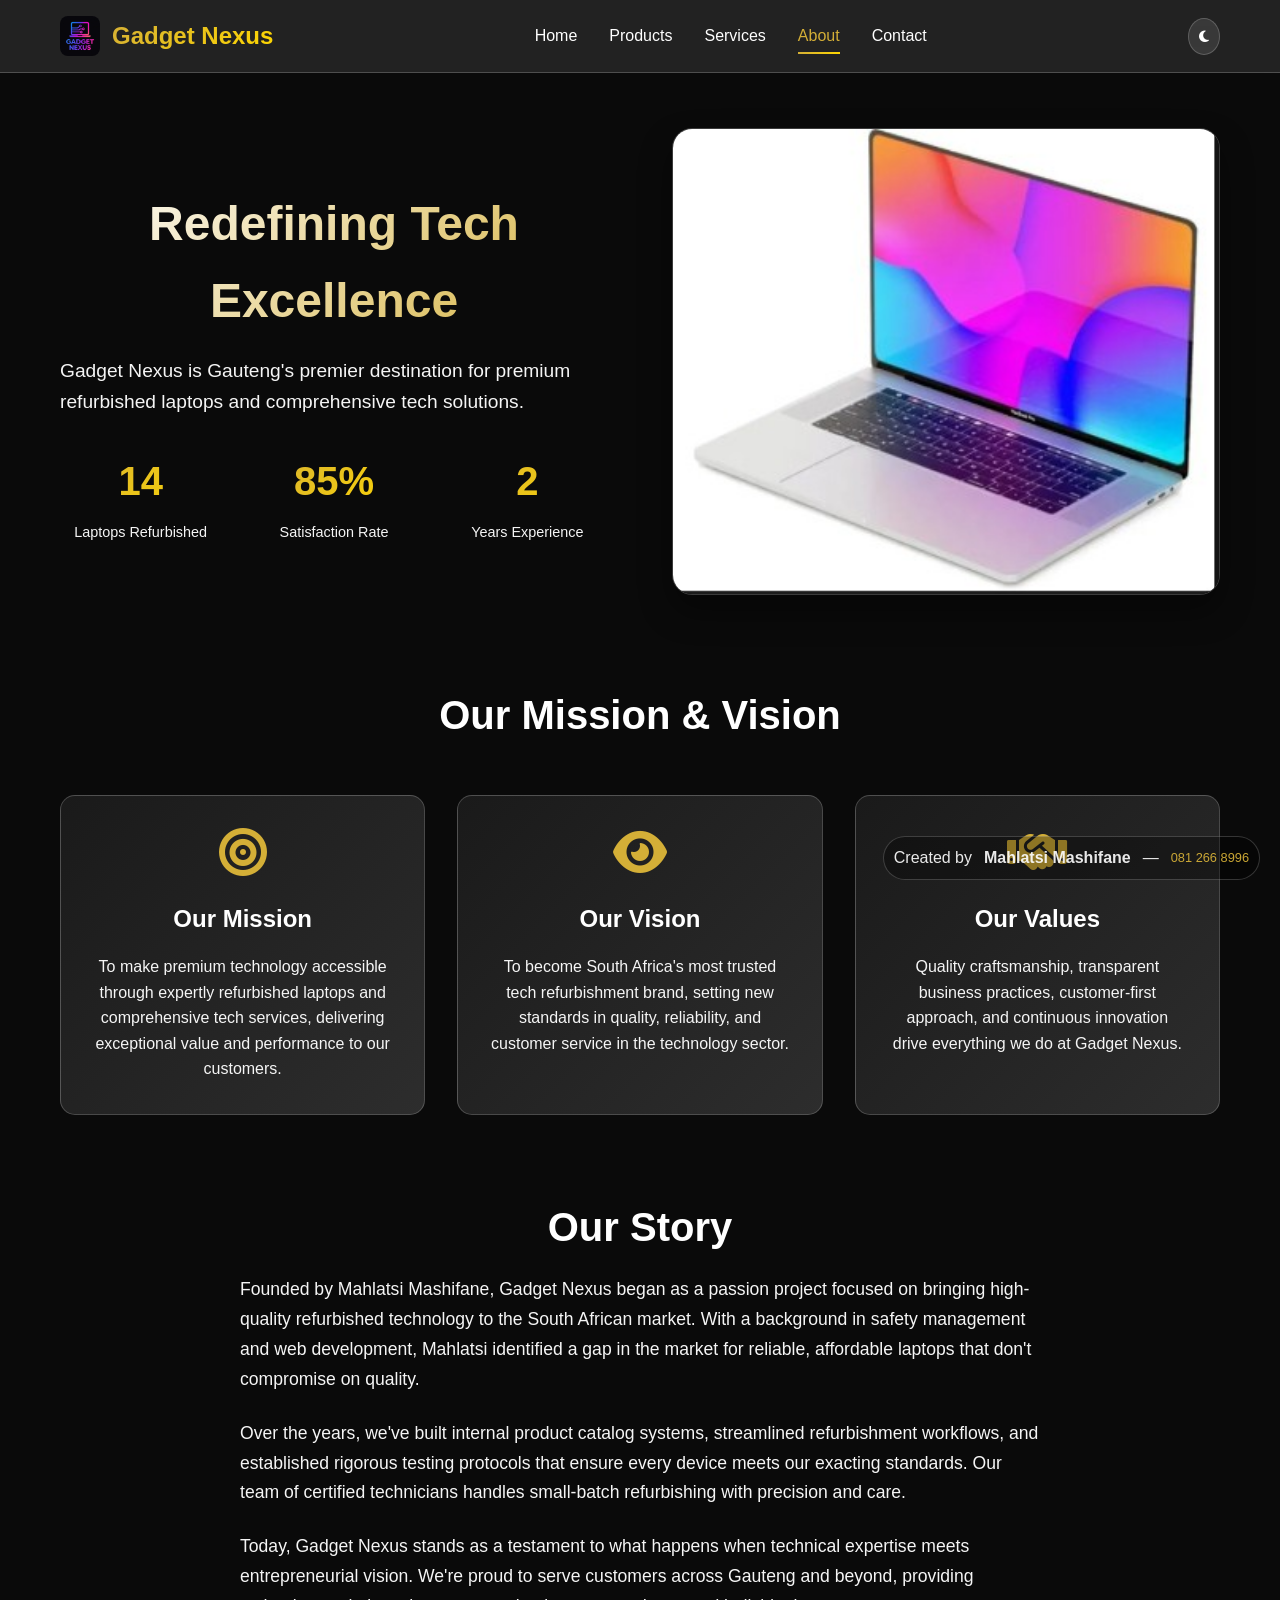
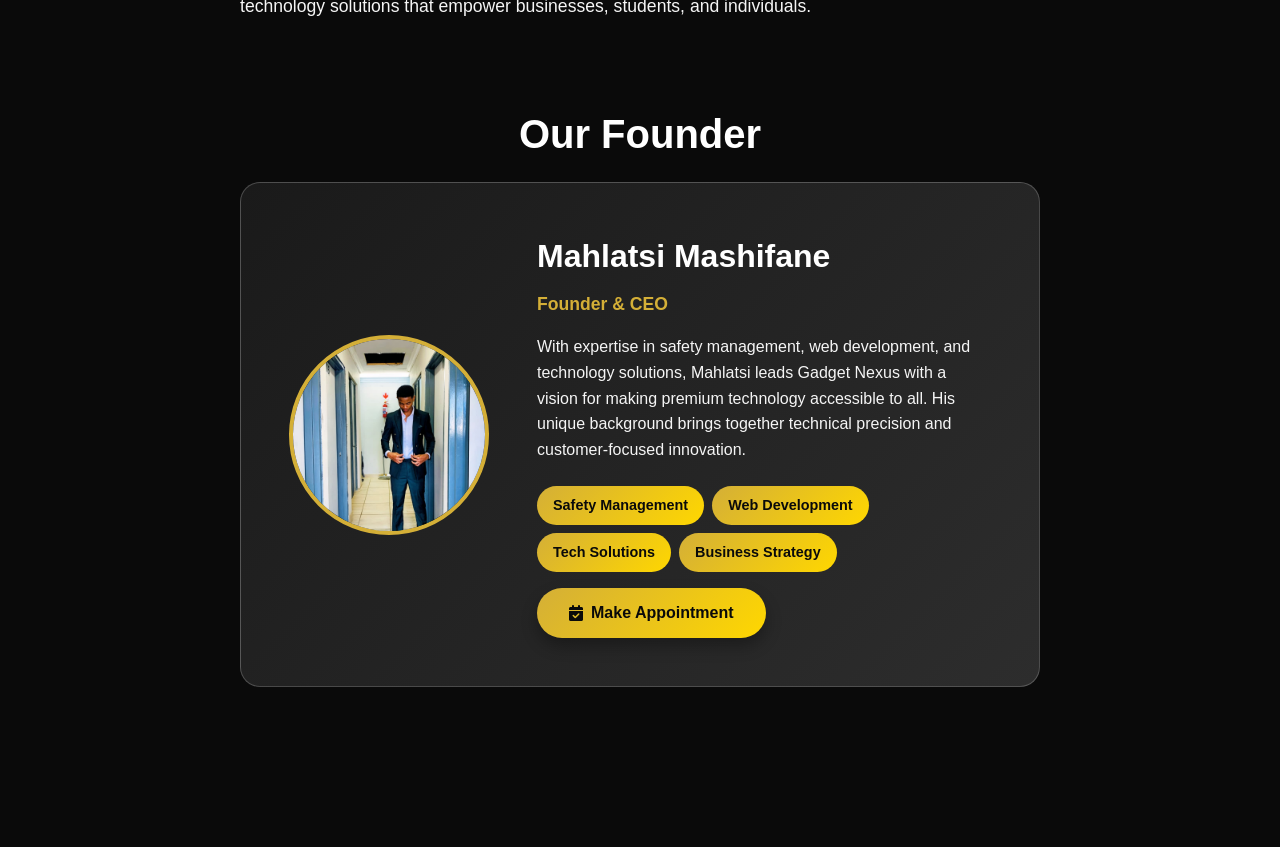
==== about.html @ a9884ddb "Add files via upload" ====
<!DOCTYPE html>
<html lang="en">
<head>
    <meta charset="UTF-8">
    <meta name="viewport" content="width=device-width, initial-scale=1.0">
    <title>About - Gadget Nexus</title>
    <link rel="stylesheet" href="styles.css">
    <link href="https://cdnjs.cloudflare.com/ajax/libs/font-awesome/6.4.2/css/all.min.css" rel="stylesheet">
</head>
<body>
    <nav class="navbar">
        <div class="nav-container">
            <div class="nav-logo">
                <img src="assets/images/logo.png" alt="Gadget Nexus" class="logo">
                <span class="brand-name">Gadget Nexus</span>
            </div>
            <div class="nav-links">
                <a href="index.html" class="nav-link">Home</a>
                <a href="products.html" class="nav-link">Products</a>
                <a href="services.html" class="nav-link">Services</a>
                <a href="about.html" class="nav-link active">About</a>
                <a href="contact.html" class="nav-link">Contact</a>
            </div>
            <div class="nav-actions">
                <button class="theme-toggle" id="themeToggle">
                    <i class="fas fa-moon"></i>
                </button>
            </div>
        </div>
    </nav>

    <section class="about-page">
        <div class="container">
            <div class="about-hero">
                <div class="about-text slide-in-left">
                    <h1 class="page-title">Redefining Tech Excellence</h1>
                    <p class="about-subtitle">Gadget Nexus is Gauteng's premier destination for premium refurbished laptops and comprehensive tech solutions.</p>
                    
                    <div class="about-stats">
                        <div class="stat">
                            <div class="stat-number" data-count="17">0</div>
                            <div class="stat-label">Laptops Refurbished</div>
                        </div>
                        <div class="stat">
                            <div class="stat-number" data-count="97" data-suffix="%">0</div>
                            <div class="stat-label">Satisfaction Rate</div>
                        </div>
                        <div class="stat">
                            <div class="stat-number" data-count="3">0</div>
                            <div class="stat-label">Years Experience</div>
                        </div>
                    </div>
                </div>
                <div class="about-visual slide-in-right">
                    <img src="assets/images/laptops/macbook-pro-16.jpg" alt="About Gadget Nexus">
                </div>
            </div>

            <div class="mission-section">
                <h2 class="section-title fly-in">Our Mission & Vision</h2>
                <div class="mission-grid">
                    <div class="mission-card slide-up">
                        <i class="fas fa-bullseye"></i>
                        <h3>Our Mission</h3>
                        <p>To make premium technology accessible through expertly refurbished laptops and comprehensive tech services, delivering exceptional value and performance to our customers.</p>
                    </div>
                    <div class="mission-card slide-up">
                        <i class="fas fa-eye"></i>
                        <h3>Our Vision</h3>
                        <p>To become South Africa's most trusted tech refurbishment brand, setting new standards in quality, reliability, and customer service in the technology sector.</p>
                    </div>
                    <div class="mission-card slide-up">
                        <i class="fas fa-handshake"></i>
                        <h3>Our Values</h3>
                        <p>Quality craftsmanship, transparent business practices, customer-first approach, and continuous innovation drive everything we do at Gadget Nexus.</p>
                    </div>
                </div>
            </div>

            <div class="story-section">
                <h2 class="section-title fly-in">Our Story</h2>
                <div class="story-content">
                    <p class="slide-up">Founded by Mahlatsi Mashifane, Gadget Nexus began as a passion project focused on bringing high-quality refurbished technology to the South African market. With a background in safety management and web development, Mahlatsi identified a gap in the market for reliable, affordable laptops that don't compromise on quality.</p>
                    
                    <p class="slide-up">Over the years, we've built internal product catalog systems, streamlined refurbishment workflows, and established rigorous testing protocols that ensure every device meets our exacting standards. Our team of certified technicians handles small-batch refurbishing with precision and care.</p>
                    
                    <p class="slide-up">Today, Gadget Nexus stands as a testament to what happens when technical expertise meets entrepreneurial vision. We're proud to serve customers across Gauteng and beyond, providing technology solutions that empower businesses, students, and individuals.</p>
                </div>
            </div>

            <div class="team-section">
                <h2 class="section-title fly-in">Our Founder</h2>
                <div class="team-card scale-in">
                    <div class="team-image">
                        <img src="assets/images/team/founder.jpg" alt="Mahlatsi Mashifane">
                    </div>
                    <div class="team-info">
                        <h3>Mahlatsi Mashifane</h3>
                        <p class="team-role">Founder & CEO</p>
                        <p class="team-bio">With expertise in safety management, web development, and technology solutions, Mahlatsi leads Gadget Nexus with a vision for making premium technology accessible to all. His unique background brings together technical precision and customer-focused innovation.</p>
                        <div class="team-skills">
                            <span class="skill-tag">Safety Management</span>
                            <span class="skill-tag">Web Development</span>
                            <span class="skill-tag">Tech Solutions</span>
                            <span class="skill-tag">Business Strategy</span>
                        </div>
                        <div style="margin-top:1rem;">
                            <a href="mailto:mahlatsimashifane@gmail.com?subject=Appointment%20Request%20from%20Website&body=Hello%20Mahlatsi%2C%0A%0AI%27d%20like%20to%20book%20an%20appointment.%20Please%20let%20me%20know%20your%20available%20slots.%0A%0AThanks%2C%0A%5BYour%20Name%5D" class="btn btn-primary" id="makeApptBtn">
                                <i class="fas fa-calendar-check"></i>
                                Make Appointment
                            </a>
                        </div>
                    </div>
                </div>
            </div>
        </div>
    </section>

    <div class="watermark">Created by <strong>Mahlatsi Mashifane</strong> — <a class="wm-phone" href="tel:0812668996">081 266 8996</a></div>

    <script src="navigation.js"></script>
    <script src="script.js"></script>
</body>
</html>
---- styles.css ----
:root {
    /* Color Palette - Black, Gold, Red Theme */
    --black: #0a0a0a;
    --dark-gray: #1a1a1a;
    --medium-gray: #2d2d2d;
    --light-gray: #404040;
    --gold: #d4af37;
    --gold-light: #f4e4a6;
    --gold-dark: #b8941f;
    --red: #c8102e;
    --red-dark: #8b0000;
    --white: #ffffff;
    --off-white: #f5f5f5;
    
    /* Gradients */
    --gradient-hero: linear-gradient(135deg, var(--black) 0%, var(--dark-gray) 100%);
    --gradient-gold: linear-gradient(135deg, var(--gold) 0%, #ffd700 100%);
    --gradient-red: linear-gradient(135deg, var(--red) 0%, var(--red-dark) 100%);
    --gradient-card: linear-gradient(135deg, var(--dark-gray) 0%, var(--medium-gray) 100%);
    
    /* Glassmorphism */
    --glass-bg: rgba(255, 255, 255, 0.1);
    --glass-border: rgba(255, 255, 255, 0.2);
    --glass-shadow: 0 8px 32px rgba(0, 0, 0, 0.3);
    
    /* Shadows */
    --shadow-sm: 0 2px 4px rgba(0, 0, 0, 0.1);
    --shadow-md: 0 4px 8px rgba(0, 0, 0, 0.2);
    --shadow-lg: 0 8px 16px rgba(0, 0, 0, 0.3);
    --shadow-xl: 0 16px 32px rgba(0, 0, 0, 0.4);
    
    /* Animations */
    --ease-out: cubic-bezier(0.25, 0.46, 0.45, 0.94);
    --ease-in-out: cubic-bezier(0.42, 0, 0.58, 1);
}

[data-theme="light"] {
    --black: #ffffff;
    --dark-gray: #f5f5f5;
    --medium-gray: #e5e5e5;
    --light-gray: #d4d4d4;
    --white: #0a0a0a;
    --off-white: #1a1a1a;
    --glass-bg: rgba(0, 0, 0, 0.05);
    --glass-border: rgba(0, 0, 0, 0.1);
}

* {
    margin: 0;
    padding: 0;
    box-sizing: border-box;
}

body {
    font-family: 'Inter', -apple-system, BlinkMacSystemFont, sans-serif;
    background: var(--black);
    color: var(--white);
    overflow-x: hidden;
    line-height: 1.6;
    transition: background-color 0.3s ease, color 0.3s ease;
}

/* === ANIMATIONS === */
@keyframes fadeInUp {
    from {
        opacity: 0;
        transform: translateY(50px);
    }
    to {
        opacity: 1;
        transform: translateY(0);
    }
}

@keyframes slideInLeft {
    from {
        opacity: 0;
        transform: translateX(-100px);
    }
    to {
        opacity: 1;
        transform: translateX(0);
    }
}

@keyframes slideInRight {
    from {
        opacity: 0;
        transform: translateX(100px);
    }
    to {
        opacity: 1;
        transform: translateX(0);
    }
}

@keyframes scaleIn {
    from {
        opacity: 0;
        transform: scale(0.8);
    }
    to {
        opacity: 1;
        transform: scale(1);
    }
}

@keyframes pulseGlow {
    0% {
        box-shadow: 0 0 0 0 rgba(212, 175, 55, 0.7);
    }
    70% {
        box-shadow: 0 0 0 15px rgba(212, 175, 55, 0);
    }
    100% {
        box-shadow: 0 0 0 0 rgba(212, 175, 55, 0);
    }
}

@keyframes float {
    0%, 100% {
        transform: translateY(0);
    }
    50% {
        transform: translateY(-20px);
    }
}

@keyframes tilt {
    0%, 100% {
        transform: rotate(0deg);
    }
    25% {
        transform: rotate(1deg);
    }
    75% {
        transform: rotate(-1deg);
    }
}

/* Animation Classes */
.fly-in { animation: fadeInUp 1s var(--ease-out); }
.slide-in-left { animation: slideInLeft 0.8s var(--ease-out); }
.slide-in-right { animation: slideInRight 0.8s var(--ease-out); }
.slide-up { animation: fadeInUp 0.8s var(--ease-out); }
.scale-in { animation: scaleIn 0.6s var(--ease-out); }
.pulse-glow { animation: pulseGlow 2s infinite; }
.float { animation: float 4s var(--ease-in-out) infinite; }
.tilt { animation: tilt 6s var(--ease-in-out) infinite; }

/* Scroll-triggered animations */
.scroll-animate {
    opacity: 0;
    transform: translateY(50px);
    transition: all 0.8s var(--ease-out);
}

.scroll-animate.visible {
    opacity: 1;
    transform: translateY(0);
}

/* === LAYOUT & UTILITIES === */
.container {
    max-width: 1200px;
    margin: 0 auto;
    padding: 0 20px;
}

/* === NAVIGATION === */
.navbar {
    position: fixed;
    top: 0;
    width: 100%;
    background: var(--glass-bg);
    backdrop-filter: blur(20px);
    border-bottom: 1px solid var(--glass-border);
    z-index: 1000;
    padding: 1rem 0;
}

.nav-container {
    max-width: 1200px;
    margin: 0 auto;
    padding: 0 20px;
    display: flex;
    justify-content: space-between;
    align-items: center;
}

.nav-logo {
    display: flex;
    align-items: center;
    gap: 12px;
}

.logo {
    height: 40px;
    width: auto;
    border-radius: 8px;
}

.brand-name {
    font-size: 1.5rem;
    font-weight: 700;
    background: var(--gradient-gold);
    -webkit-background-clip: text;
    -webkit-text-fill-color: transparent;
    background-clip: text;
}

.nav-links {
    display: flex;
    gap: 2rem;
    align-items: center;
}

.nav-link {
    text-decoration: none;
    color: var(--white);
    font-weight: 500;
    transition: all 0.3s ease;
    position: relative;
}

.nav-link:hover,
.nav-link.active {
    color: var(--gold);
}

.nav-link.active::after {
    content: '';
    position: absolute;
    bottom: -5px;
    left: 0;
    width: 100%;
    height: 2px;
    background: var(--gradient-gold);
}

.nav-actions {
    display: flex;
    align-items: center;
    gap: 1rem;
}

.theme-toggle {
    background: var(--glass-bg);
    border: 1px solid var(--glass-border);
    color: var(--white);
    padding: 10px;
    border-radius: 50%;
    cursor: pointer;
    transition: all 0.3s ease;
}

.theme-toggle:hover {
    background: var(--gold);
    color: var(--black);
}

.cart-icon {
    position: relative;
    cursor: pointer;
    font-size: 1.2rem;
    color: var(--white);
    transition: color 0.3s ease;
}

.cart-icon:hover {
    color: var(--gold);
}

.cart-count {
    position: absolute;
    top: -8px;
    right: -8px;
    background: var(--red);
    color: var(--white);
    border-radius: 50%;
    width: 20px;
    height: 20px;
    font-size: 0.8rem;
    display: flex;
    align-items: center;
    justify-content: center;
    font-weight: 600;
}

/* === HERO SECTION === */
.hero {
    min-height: 100vh;
    display: flex;
    align-items: center;
    position: relative;
    overflow: hidden;
}

.hero-background {
    position: absolute;
    top: 0;
    left: 0;
    width: 100%;
    height: 100%;
    z-index: -1;
}

.floating-shapes {
    position: relative;
    width: 100%;
    height: 100%;
}

.shape {
    position: absolute;
    border-radius: 50%;
    background: var(--gradient-gold);
    opacity: 0.1;
    animation: float 6s ease-in-out infinite;
}

.shape-1 {
    width: 200px;
    height: 200px;
    top: 10%;
    left: 10%;
    animation-delay: 0s;
}

.shape-2 {
    width: 150px;
    height: 150px;
    top: 60%;
    right: 10%;
    animation-delay: 2s;
}

.shape-3 {
    width: 100px;
    height: 100px;
    bottom: 20%;
    left: 20%;
    animation-delay: 4s;
}

.hero-content {
    max-width: 1200px;
    margin: 0 auto;
    padding: 0 20px;
    display: grid;
    grid-template-columns: 1fr 1fr;
    gap: 4rem;
    align-items: center;
}

.hero-title {
    font-size: clamp(2.5rem, 5vw, 4rem);
    font-weight: 800;
    line-height: 1.1;
    margin-bottom: 1.5rem;
    background: linear-gradient(135deg, var(--white) 0%, var(--gold) 100%);
    -webkit-background-clip: text;
    -webkit-text-fill-color: transparent;
    background-clip: text;
}

.hero-subtitle {
    font-size: 1.25rem;
    color: var(--off-white);
    margin-bottom: 2rem;
    line-height: 1.6;
}

.gold-text {
    color: var(--gold);
    font-weight: 700;
}

.hero-buttons {
    display: flex;
    gap: 1rem;
    flex-wrap: wrap;
}

.btn {
    padding: 12px 32px;
    border-radius: 50px;
    border: none;
    font-weight: 600;
    cursor: pointer;
    transition: all 0.3s ease;
    text-decoration: none;
    display: inline-flex;
    align-items: center;
    gap: 0.5rem;
    font-size: 1rem;
    text-align: center;
}

.btn-primary {
    background: var(--gradient-gold);
    color: var(--black);
    box-shadow: var(--shadow-lg);
}

.btn-primary:hover {
    transform: translateY(-2px);
    box-shadow: var(--shadow-xl);
}

.btn-secondary {
    background: transparent;
    color: var(--gold);
    border: 2px solid var(--gold);
}

.btn-secondary:hover {
    background: var(--gold);
    color: var(--black);
    transform: translateY(-2px);
}

.btn-outline {
    background: transparent;
    color: var(--white);
    border: 2px solid var(--light-gray);
}

.btn-outline:hover {
    border-color: var(--gold);
    color: var(--gold);
}

.hero-visual {
    display: flex;
    justify-content: center;
    align-items: center;
}

.floating-laptop {
    animation: float 4s ease-in-out infinite;
}

.floating-laptop img {
    max-width: 100%;
    border-radius: 20px;
    box-shadow: var(--shadow-xl);
    border: 1px solid var(--glass-border);
}

/* === SECTIONS COMMON === */
section {
    padding: 5rem 0;
}

.page-title {
    font-size: 3rem;
    font-weight: 800;
    margin-bottom: 1rem;
    text-align: center;
    background: linear-gradient(135deg, var(--white) 0%, var(--gold) 100%);
    -webkit-background-clip: text;
    -webkit-text-fill-color: transparent;
    background-clip: text;
}

.page-subtitle {
    font-size: 1.2rem;
    color: var(--off-white);
    text-align: center;
    margin-bottom: 3rem;
    max-width: 600px;
    margin-left: auto;
    margin-right: auto;
}

.section-title {
    font-size: 2.5rem;
    font-weight: 700;
    margin-bottom: 1rem;
    text-align: center;
}

.section-subtitle {
    font-size: 1.1rem;
    color: var(--off-white);
    text-align: center;
    margin-bottom: 3rem;
    max-width: 500px;
    margin-left: auto;
    margin-right: auto;
}

/* === PRODUCTS GRID === */
.products-grid {
    display: grid;
    grid-template-columns: repeat(auto-fit, minmax(300px, 1fr));
    gap: 2rem;
    margin-top: 3rem;
}

.products-grid-full {
    display: grid;
    grid-template-columns: repeat(auto-fill, minmax(280px, 1fr));
    gap: 2rem;
    margin-top: 3rem;
}

.product-card {
    background: var(--gradient-card);
    border-radius: 20px;
    padding: 1.5rem;
    box-shadow: var(--shadow-lg);
    transition: all 0.3s ease;
    border: 1px solid var(--glass-border);
    position: relative;
    overflow: hidden;
}

.product-card::before {
    content: '';
    position: absolute;
    top: 0;
    left: 0;
    right: 0;
    height: 3px;
    background: var(--gradient-gold);
}

.product-card:hover {
    transform: translateY(-10px);
    box-shadow: var(--shadow-xl);
}

.product-image {
    width: 100%;
    height: 200px;
    border-radius: 15px;
    overflow: hidden;
    margin-bottom: 1rem;
}

.product-image img {
    width: 100%;
    height: 100%;
    object-fit: cover;
    transition: transform 0.3s ease;
}

.product-card:hover .product-image img {
    transform: scale(1.05);
}

.product-info h3 {
    font-size: 1.25rem;
    font-weight: 600;
    margin-bottom: 0.5rem;
    color: var(--white);
}

.product-specs {
    color: var(--off-white);
    font-size: 0.9rem;
    margin-bottom: 1rem;
    line-height: 1.4;
}

.product-price {
    font-size: 1.5rem;
    font-weight: 700;
    color: var(--gold);
    margin-bottom: 1rem;
}

.product-actions {
    display: flex;
    gap: 0.5rem;
}

.product-actions .btn {
    flex: 1;
    padding: 10px 16px;
    font-size: 0.9rem;
}

/* === FEATURES SECTION === */
.features {
    background: var(--dark-gray);
}

.features-grid {
    display: grid;
    grid-template-columns: repeat(auto-fit, minmax(250px, 1fr));
    gap: 2rem;
    margin-top: 3rem;
}

.feature-card {
    background: var(--gradient-card);
    padding: 2rem;
    border-radius: 15px;
    text-align: center;
    border: 1px solid var(--glass-border);
    transition: all 0.3s ease;
}

.feature-card:hover {
    transform: translateY(-5px);
    box-shadow: var(--shadow-lg);
}

.feature-icon {
    width: 80px;
    height: 80px;
    background: var(--gradient-gold);
    border-radius: 50%;
    display: flex;
    align-items: center;
    justify-content: center;
    margin: 0 auto 1.5rem;
    font-size: 2rem;
    color: var(--black);
}

.feature-card h3 {
    font-size: 1.25rem;
    font-weight: 600;
    margin-bottom: 1rem;
    color: var(--white);
}

.feature-card p {
    color: var(--off-white);
    line-height: 1.6;
}

/* === SERVICES PAGE === */
.services-page {
    padding: 8rem 0 5rem;
}

.services-grid {
    display: grid;
    grid-template-columns: repeat(auto-fit, minmax(350px, 1fr));
    gap: 2rem;
    margin-top: 3rem;
}

.service-card {
    background: var(--gradient-card);
    padding: 2rem;
    border-radius: 20px;
    border: 1px solid var(--glass-border);
    transition: all 0.3s ease;
    position: relative;
    overflow: hidden;
}

.service-card::before {
    content: '';
    position: absolute;
    top: 0;
    left: 0;
    right: 0;
    height: 4px;
    background: var(--gradient-gold);
}

.service-card:hover {
    transform: translateY(-5px);
    box-shadow: var(--shadow-xl);
}

.service-icon {
    width: 70px;
    height: 70px;
    background: var(--gradient-gold);
    border-radius: 15px;
    display: flex;
    align-items: center;
    justify-content: center;
    margin-bottom: 1.5rem;
    font-size: 1.8rem;
    color: var(--black);
}

.service-card h3 {
    font-size: 1.5rem;
    font-weight: 600;
    margin-bottom: 1rem;
    color: var(--white);
}

.service-card p {
    color: var(--off-white);
    margin-bottom: 1.5rem;
    line-height: 1.6;
}

.service-features {
    list-style: none;
    margin-bottom: 2rem;
}

.service-features li {
    padding: 0.5rem 0;
    padding-left: 1.5rem;
    position: relative;
    color: var(--off-white);
}

.service-features li::before {
    content: '✓';
    position: absolute;
    left: 0;
    color: var(--gold);
    font-weight: bold;
}

.service-btn {
    width: 100%;
    justify-content: center;
}

/* === ABOUT PAGE === */
.about-page {
    padding: 8rem 0 5rem;
}

.about-hero {
    display: grid;
    grid-template-columns: 1fr 1fr;
    gap: 4rem;
    align-items: center;
    margin-bottom: 5rem;
}

.about-subtitle {
    font-size: 1.2rem;
    color: var(--off-white);
    margin-bottom: 2rem;
    line-height: 1.6;
}

.about-stats {
    display: grid;
    grid-template-columns: repeat(3, 1fr);
    gap: 2rem;
    margin-top: 2rem;
}

.stat {
    text-align: center;
}

.stat-number {
    font-size: 2.5rem;
    font-weight: 800;
    background: var(--gradient-gold);
    -webkit-background-clip: text;
    -webkit-text-fill-color: transparent;
    background-clip: text;
    margin-bottom: 0.5rem;
}

.stat-label {
    color: var(--off-white);
    font-size: 0.9rem;
}

.about-visual img {
    width: 100%;
    border-radius: 20px;
    box-shadow: var(--shadow-xl);
    border: 1px solid var(--glass-border);
}

.mission-section {
    margin: 5rem 0;
}

.mission-grid {
    display: grid;
    grid-template-columns: repeat(auto-fit, minmax(300px, 1fr));
    gap: 2rem;
    margin-top: 3rem;
}

.mission-card {
    background: var(--gradient-card);
    padding: 2rem;
    border-radius: 15px;
    text-align: center;
    border: 1px solid var(--glass-border);
    transition: all 0.3s ease;
}

.mission-card:hover {
    transform: translateY(-5px);
    box-shadow: var(--shadow-lg);
}

.mission-card i {
    font-size: 3rem;
    color: var(--gold);
    margin-bottom: 1.5rem;
}

.mission-card h3 {
    font-size: 1.5rem;
    font-weight: 600;
    margin-bottom: 1rem;
    color: var(--white);
}

.mission-card p {
    color: var(--off-white);
    line-height: 1.6;
}

.story-section {
    margin: 5rem 0;
}

.story-content p {
    font-size: 1.1rem;
    color: var(--off-white);
    margin-bottom: 1.5rem;
    line-height: 1.7;
    max-width: 800px;
    margin-left: auto;
    margin-right: auto;
}

.team-section {
    margin: 5rem 0;
}

.team-card {
    background: var(--gradient-card);
    border-radius: 20px;
    padding: 3rem;
    display: grid;
    grid-template-columns: auto 1fr;
    gap: 3rem;
    align-items: center;
    border: 1px solid var(--glass-border);
    max-width: 800px;
    margin: 0 auto;
}

/* Founder card on contact page */
.contact-founder {
    max-width: 900px;
    margin: 3rem auto 1rem;
    padding: 1rem 20px;
}

.founder-card {
    display: flex;
    gap: 1.5rem;
    align-items: center;
    background: var(--gradient-card);
    padding: 1.25rem;
    border-radius: 15px;
    border: 1px solid var(--glass-border);
}

.founder-image {
    width: 96px;
    height: 96px;
    border-radius: 50%;
    overflow: hidden;
    flex-shrink: 0;
    border: 4px solid var(--gold);
}

.founder-image img {
    width: 100%;
    height: 100%;
    object-fit: cover;
}

.founder-info .founder-name {
    margin: 0;
    font-size: 1.25rem;
}

.name-circle {
    display: inline-block;
    padding: 0.25rem 0.9rem;
    border-radius: 999px;
    border: 3px solid var(--gold);
    color: var(--white);
    background: transparent;
    font-weight: 700;
}

.team-image {
    width: 200px;
    height: 200px;
    border-radius: 50%;
    overflow: hidden;
    border: 4px solid var(--gold);
}

.team-image img {
    width: 100%;
    height: 100%;
    object-fit: cover;
}

.team-info h3 {
    font-size: 2rem;
    font-weight: 700;
    margin-bottom: 0.5rem;
    color: var(--white);
}

.team-role {
    color: var(--gold);
    font-size: 1.1rem;
    font-weight: 600;
    margin-bottom: 1rem;
}

.team-bio {
    color: var(--off-white);
    line-height: 1.6;
    margin-bottom: 1.5rem;
}

.team-skills {
    display: flex;
    flex-wrap: wrap;
    gap: 0.5rem;
}

.skill-tag {
    background: var(--gradient-gold);
    color: var(--black);
    padding: 0.5rem 1rem;
    border-radius: 20px;
    font-size: 0.9rem;
    font-weight: 600;
}

/* === CONTACT PAGE === */
.contact-page {
    padding: 8rem 0 5rem;
}

.contact-grid {
    display: grid;
    grid-template-columns: 1fr 1fr;
    gap: 4rem;
    margin-top: 3rem;
}

.contact-info h2 {
    font-size: 2rem;
    font-weight: 700;
    margin-bottom: 2rem;
    color: var(--white);
}

.contact-methods {
    display: flex;
    flex-direction: column;
    gap: 1.5rem;
    margin-bottom: 3rem;
}

.contact-method {
    display: flex;
    align-items: flex-start;
    gap: 1rem;
    padding: 1.5rem;
    background: var(--gradient-card);
    border-radius: 15px;
    border: 1px solid var(--glass-border);
    transition: all 0.3s ease;
}

.contact-method:hover {
    transform: translateX(10px);
    box-shadow: var(--shadow-lg);
}

.method-icon {
    width: 50px;
    height: 50px;
    background: var(--gradient-gold);
    border-radius: 50%;
    display: flex;
    align-items: center;
    justify-content: center;
    color: var(--black);
    font-size: 1.2rem;
    flex-shrink: 0;
}

.method-details h3 {
    font-size: 1.1rem;
    font-weight: 600;
    margin-bottom: 0.5rem;
    color: var(--white);
}

.method-link {
    color: var(--gold);
    text-decoration: none;
    font-weight: 600;
    display: block;
    margin-bottom: 0.25rem;
    transition: color 0.3s ease;
}

.method-link:hover {
    color: var(--gold-light);
}

.method-details p {
    color: var(--off-white);
    font-size: 0.9rem;
}

.business-hours {
    background: var(--gradient-card);
    padding: 2rem;
    border-radius: 15px;
    border: 1px solid var(--glass-border);
}

.business-hours h3 {
    font-size: 1.2rem;
    font-weight: 600;
    margin-bottom: 1.5rem;
    color: var(--white);
}

.hours-list {
    display: flex;
    flex-direction: column;
    gap: 1rem;
}

.hour-item {
    display: flex;
    justify-content: space-between;
    padding: 0.5rem 0;
    border-bottom: 1px solid var(--light-gray);
}

.hour-item:last-child {
    border-bottom: none;
}

.hour-item span:first-child {
    color: var(--off-white);
}

.hour-item span:last-child {
    color: var(--white);
    font-weight: 600;
}

.contact-form-container {
    background: var(--gradient-card);
    padding: 2rem;
    border-radius: 20px;
    border: 1px solid var(--glass-border);
    height: fit-content;
}

.form-header {
    text-align: center;
    margin-bottom: 2rem;
}

.form-header h3 {
    font-size: 1.5rem;
    font-weight: 600;
    margin-bottom: 0.5rem;
    color: var(--white);
}

.form-header p {
    color: var(--off-white);
}

.contact-form {
    display: flex;
    flex-direction: column;
    gap: 1.5rem;
}

.form-group {
    position: relative;
}

.form-group label {
    display: block;
    margin-bottom: 0.5rem;
    font-weight: 500;
    color: var(--white);
}

.form-group input,
.form-group select,
.form-group textarea {
    width: 100%;
    padding: 1rem 1rem 1rem 3rem;
    border: 1px solid var(--light-gray);
    border-radius: 10px;
    background: var(--dark-gray);
    color: var(--white);
    font-family: inherit;
    font-size: 1rem;
    transition: all 0.3s ease;
}

.form-group textarea {
    resize: vertical;
    min-height: 120px;
}

.form-group input:focus,
.form-group select:focus,
.form-group textarea:focus {
    outline: none;
    border-color: var(--gold);
    box-shadow: 0 0 0 3px rgba(212, 175, 55, 0.1);
}

.form-icon {
    position: absolute;
    left: 1rem;
    top: 50%;
    transform: translateY(-50%);
    color: var(--off-white);
    transition: color 0.3s ease;
}

.form-group:focus-within .form-icon {
    color: var(--gold);
}

.textarea-icon {
    top: 1.5rem;
    transform: none;
}

.submit-btn {
    width: 100%;
    justify-content: center;
    margin-top: 1rem;
}

.form-success {
    text-align: center;
    padding: 3rem 2rem;
    background: var(--gradient-card);
    border-radius: 15px;
    border: 1px solid var(--glass-border);
}

.success-icon {
    font-size: 4rem;
    color: var(--gold);
    margin-bottom: 1rem;
}

.form-success h3 {
    font-size: 1.5rem;
    font-weight: 600;
    margin-bottom: 1rem;
    color: var(--white);
}

.form-success p {
    color: var(--off-white);
}

.map-section {
    margin-top: 5rem;
}

.map-container {
    background: var(--gradient-card);
    border-radius: 20px;
    padding: 3rem;
    border: 1px solid var(--glass-border);
    text-align: center;
}

.map-placeholder i {
    font-size: 4rem;
    color: var(--gold);
    margin-bottom: 1.5rem;
}

.map-placeholder h3 {
    font-size: 1.5rem;
    font-weight: 600;
    margin-bottom: 1rem;
    color: var(--white);
}

.map-placeholder p {
    color: var(--off-white);
    margin-bottom: 2rem;
}

.location-details {
    text-align: left;
    max-width: 400px;
    margin: 0 auto;
}

.location-details p {
    margin-bottom: 0.5rem;
    color: var(--off-white);
}

.location-details strong {
    color: var(--white);
}

/* === PRODUCTS FILTER === */
.products-filter {
    display: flex;
    gap: 1rem;
    margin-bottom: 2rem;
    flex-wrap: wrap;
}

.search-input {
    flex: 1;
    min-width: 250px;
    padding: 1rem;
    border: 1px solid var(--light-gray);
    border-radius: 10px;
    background: var(--dark-gray);
    color: var(--white);
    font-size: 1rem;
}

.search-input:focus {
    outline: none;
    border-color: var(--gold);
}

.filter-select {
    padding: 1rem;
    border: 1px solid var(--light-gray);
    border-radius: 10px;
    background: var(--dark-gray);
    color: var(--white);
    font-size: 1rem;
    min-width: 200px;
}

.filter-select:focus {
    outline: none;
    border-color: var(--gold);
}

/* === SHOPPING CART === */
.cart-sidebar {
    position: fixed;
    top: 0;
    right: -400px;
    width: 400px;
    height: 100vh;
    background: var(--dark-gray);
    box-shadow: -5px 0 25px rgba(0, 0, 0, 0.5);
    transition: right 0.3s ease;
    z-index: 1000;
    display: flex;
    flex-direction: column;
}

.cart-sidebar.active {
    right: 0;
}

.cart-header {
    padding: 2rem;
    border-bottom: 1px solid var(--light-gray);
    display: flex;
    justify-content: space-between;
    align-items: center;
}

.cart-header h3 {
    font-size: 1.5rem;
    font-weight: 600;
    color: var(--white);
}

.close-cart {
    background: none;
    border: none;
    font-size: 1.5rem;
    cursor: pointer;
    color: var(--white);
    transition: color 0.3s ease;
}

.close-cart:hover {
    color: var(--gold);
}

.cart-items {
    flex: 1;
    padding: 1rem;
    overflow-y: auto;
}

.cart-item {
    display: flex;
    justify-content: space-between;
    align-items: center;
    padding: 1rem;
    background: var(--gradient-card);
    border-radius: 10px;
    margin-bottom: 1rem;
    border: 1px solid var(--glass-border);
}

.cart-item-info h4 {
    font-size: 1rem;
    font-weight: 600;
    margin-bottom: 0.5rem;
    color: var(--white);
}

.cart-item-info p {
    color: var(--off-white);
    font-size: 0.9rem;
}

.remove-item {
    background: var(--red);
    border: none;
    color: var(--white);
    padding: 0.5rem;
    border-radius: 5px;
    cursor: pointer;
    transition: background 0.3s ease;
}

.remove-item:hover {
    background: var(--red-dark);
}

.cart-footer {
    padding: 2rem;
    border-top: 1px solid var(--light-gray);
}

.cart-total {
    font-size: 1.2rem;
    font-weight: 700;
    margin-bottom: 1rem;
    color: var(--white);
}

.cart-footer .btn {
    width: 100%;
    justify-content: center;
}

/* === MODAL === */
.modal {
    display: none;
    position: fixed;
    top: 0;
    left: 0;
    width: 100%;
    height: 100%;
    background: rgba(0, 0, 0, 0.8);
    z-index: 1000;
    backdrop-filter: blur(5px);
}

.modal-content {
    background: var(--gradient-card);
    margin: 5% auto;
    padding: 2rem;
    border-radius: 20px;
    max-width: 600px;
    position: relative;
    border: 1px solid var(--glass-border);
    box-shadow: var(--shadow-xl);
}

.close-modal {
    position: absolute;
    top: 1rem;
    right: 1rem;
    font-size: 1.5rem;
    cursor: pointer;
    color: var(--white);
    transition: color 0.3s ease;
    background: none;
    border: none;
}

.close-modal:hover {
    color: var(--gold);
}

/* === WATERMARK / AVATAR === */
.watermark {
    position: fixed;
    bottom: 20px;
    right: 20px;
    display: flex;
    align-items: center;
    gap: 0.75rem;
    background: rgba(0,0,0,0.35);
    padding: 8px 10px;
    border-radius: 999px;
    color: var(--off-white);
    opacity: 0.95;
    z-index: 999;
    border: 1px solid var(--glass-border);
}

.wm-avatar {
    position: relative;
    width: 48px;
    height: 48px;
    border-radius: 50%;
    overflow: hidden;
    border: 2px solid var(--gold);
    flex-shrink: 0;
    background: var(--dark-gray);
    display: flex;
    align-items: center;
    justify-content: center;
}

.wm-avatar img {
    width: 100%;
    height: 100%;
    object-fit: cover;
    display: block;
}

.wm-upload {
    position: absolute;
    bottom: -6px;
    right: -6px;
    background: var(--gold);
    color: var(--black);
    width: 30px;
    height: 30px;
    border-radius: 50%;
    display: flex;
    align-items: center;
    justify-content: center;
    font-size: 0.85rem;
    border: 2px solid rgba(0,0,0,0.08);
    cursor: pointer;
}

.wm-info {
    display: flex;
    flex-direction: column;
}

.wm-name {
    font-size: 0.85rem;
    color: var(--off-white);
}

.wm-name strong {
    color: var(--gold);
    font-weight: 700;
}

.wm-phone {
    color: var(--gold);
    font-size: 0.8rem;
    text-decoration: none;
}

.wm-phone:hover {
    color: var(--gold-light);
}

.wm-clear {
    position: absolute;
    top: -8px;
    right: -8px;
    background: var(--red);
    color: var(--white);
    width: 28px;
    height: 28px;
    border-radius: 50%;
    display: flex;
    align-items: center;
    justify-content: center;
    font-size: 0.8rem;
    border: 2px solid rgba(0,0,0,0.08);
    cursor: pointer;
}

.wm-clear:hover {
    background: var(--red-dark);
}

/* === RESPONSIVE DESIGN === */
@media (max-width: 768px) {
    .nav-container {
        flex-direction: column;
        gap: 1rem;
        padding: 1rem 20px;
    }

    .nav-links {
        gap: 1rem;
    }

    .hero-content {
        grid-template-columns: 1fr;
        text-align: center;
        gap: 2rem;
    }

    .hero-buttons {
        justify-content: center;
    }

    .about-hero {
        grid-template-columns: 1fr;
        gap: 2rem;
        text-align: center;
    }

    .contact-grid {
        grid-template-columns: 1fr;
        gap: 2rem;
    }

    .team-card {
        grid-template-columns: 1fr;
        text-align: center;
        gap: 2rem;
        padding: 2rem;
    }

    .about-stats {
        grid-template-columns: 1fr;
        gap: 1rem;
    }

    .cart-sidebar {
        width: 100%;
        right: -100%;
    }

    .products-filter {
        flex-direction: column;
    }

    .search-input,
    .filter-select {
        min-width: 100%;
    }

    .mission-grid,
    .features-grid,
    .services-grid {
        grid-template-columns: 1fr;
    }

    .products-grid,
    .products-grid-full {
        grid-template-columns: 1fr;
    }
}

@media (max-width: 480px) {
    .container {
        padding: 0 15px;
    }

    .page-title {
        font-size: 2rem;
    }

    .section-title {
        font-size: 1.8rem;
    }

    .hero-title {
        font-size: 2rem;
    }

    .btn {
        padding: 10px 20px;
        font-size: 0.9rem;
    }

    .product-actions {
        flex-direction: column;
    }

    .modal-content {
        margin: 10% auto;
        padding: 1.5rem;
    }
}
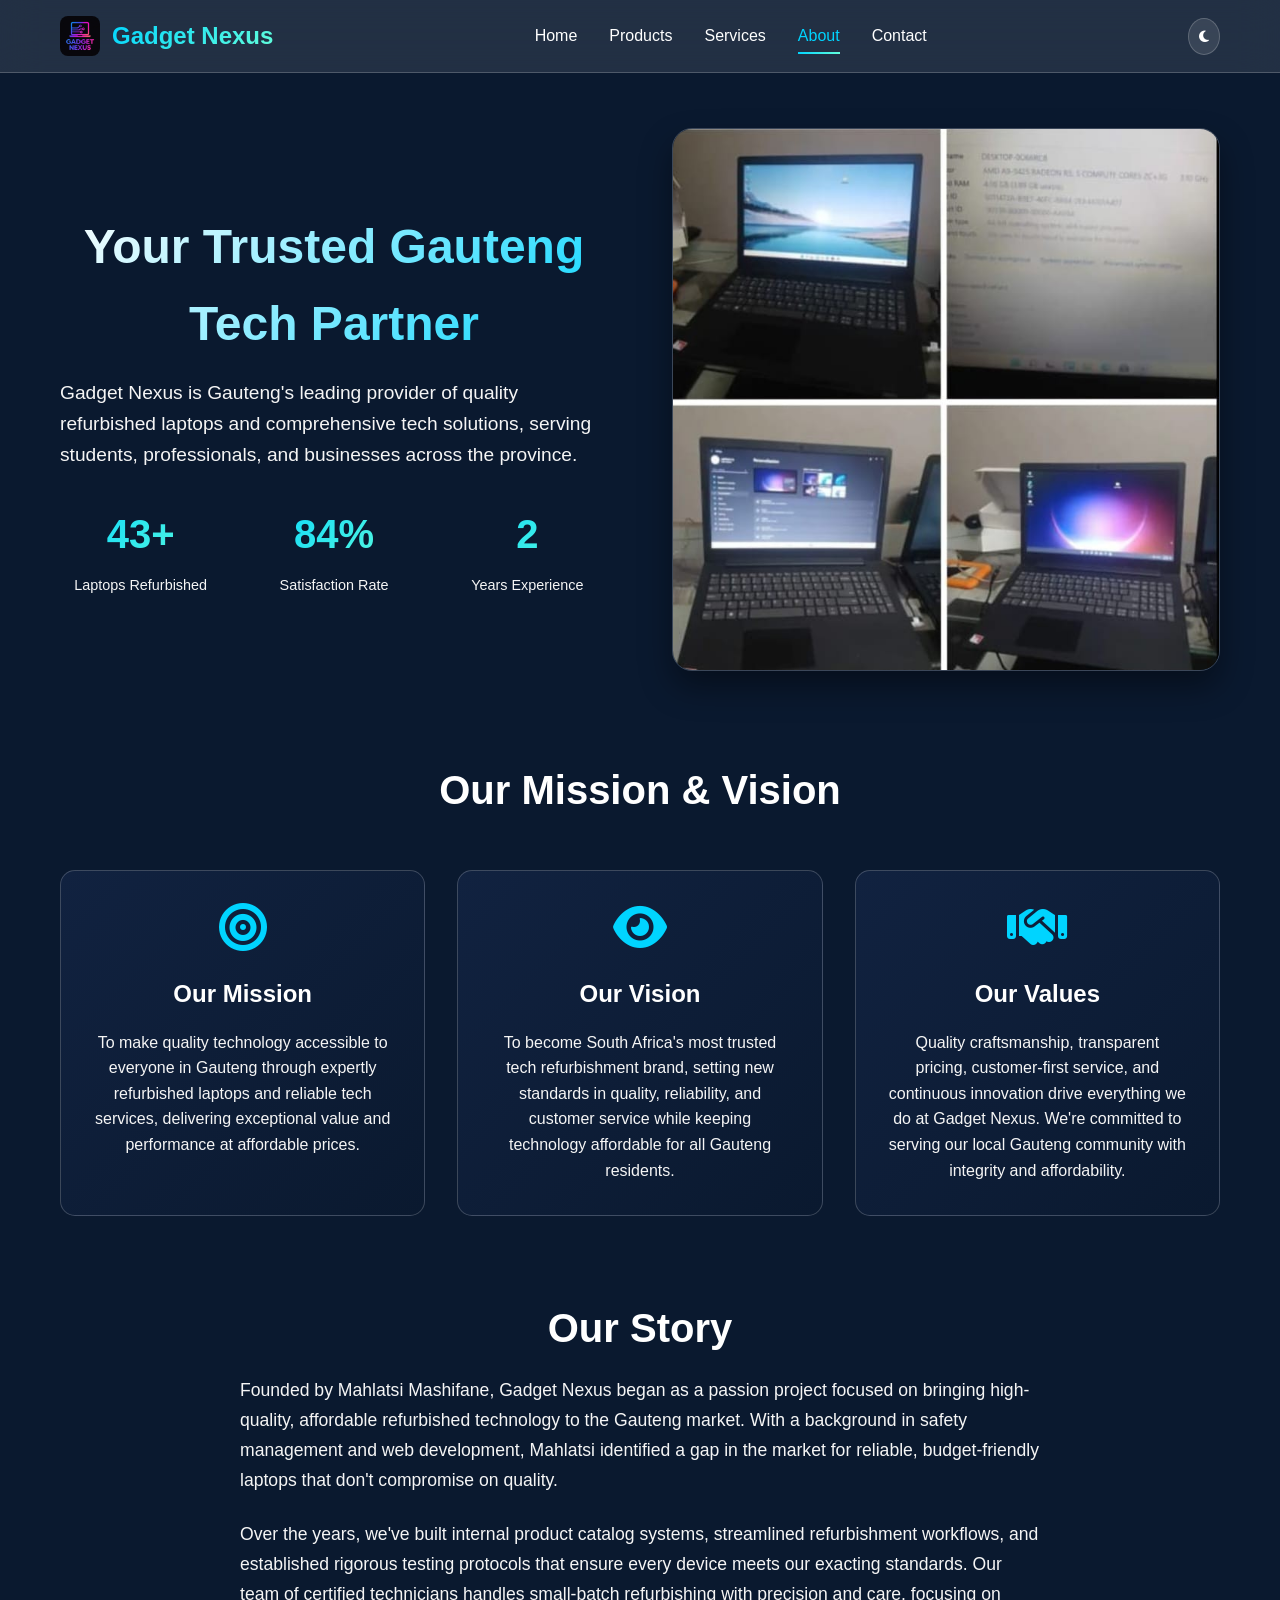
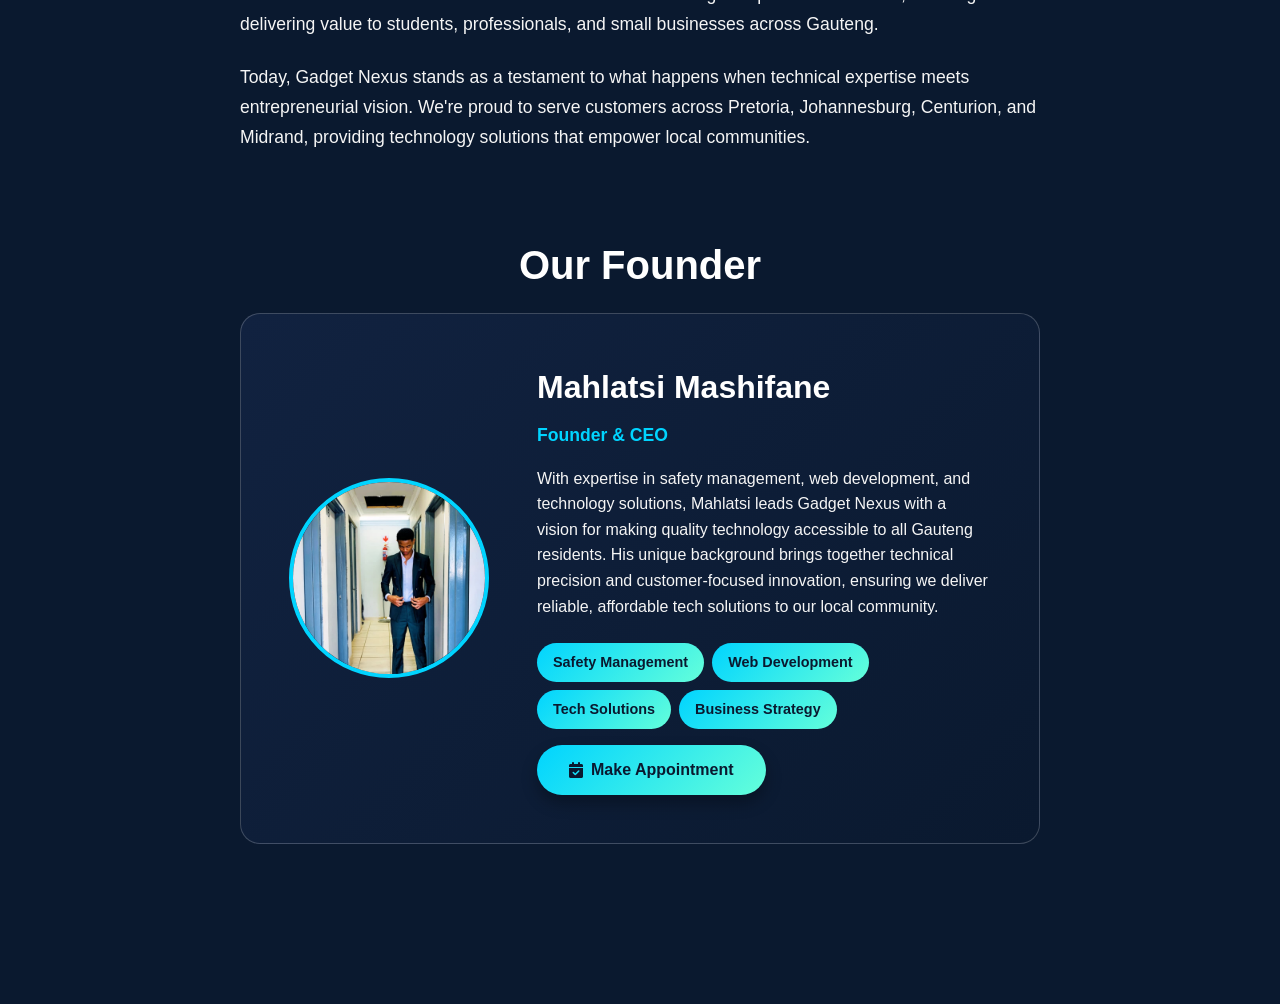
==== commit 231a2fff: "Add files via upload" ====
--- a/about.html
+++ b/about.html
@@ -33,12 +33,12 @@
         <div class="container">
             <div class="about-hero">
                 <div class="about-text slide-in-left">
-                    <h1 class="page-title">Redefining Tech Excellence</h1>
-                    <p class="about-subtitle">Gadget Nexus is Gauteng's premier destination for premium refurbished laptops and comprehensive tech solutions.</p>
+                    <h1 class="page-title">Your Trusted Gauteng Tech Partner</h1>
+                    <p class="about-subtitle">Gadget Nexus is Gauteng's leading provider of quality refurbished laptops and comprehensive tech solutions, serving students, professionals, and businesses across the province.</p>
                     
                     <div class="about-stats">
                         <div class="stat">
-                            <div class="stat-number" data-count="17">0</div>
+                            <div class="stat-number" data-count="50" data-suffix="+">0</div>
                             <div class="stat-label">Laptops Refurbished</div>
                         </div>
                         <div class="stat">
@@ -52,7 +52,7 @@
                     </div>
                 </div>
                 <div class="about-visual slide-in-right">
-                    <img src="assets/images/laptops/macbook-pro-16.jpg" alt="About Gadget Nexus">
+                    <img src="assets/images/laptops/WhatsApp Image 2026-04-08 at 19.22.09 (1).jpeg" alt="Gadget Nexus Quality Laptops">
                 </div>
             </div>
 
@@ -62,17 +62,17 @@
                     <div class="mission-card slide-up">
                         <i class="fas fa-bullseye"></i>
                         <h3>Our Mission</h3>
-                        <p>To make premium technology accessible through expertly refurbished laptops and comprehensive tech services, delivering exceptional value and performance to our customers.</p>
+                        <p>To make quality technology accessible to everyone in Gauteng through expertly refurbished laptops and reliable tech services, delivering exceptional value and performance at affordable prices.</p>
                     </div>
                     <div class="mission-card slide-up">
                         <i class="fas fa-eye"></i>
                         <h3>Our Vision</h3>
-                        <p>To become South Africa's most trusted tech refurbishment brand, setting new standards in quality, reliability, and customer service in the technology sector.</p>
+                        <p>To become South Africa's most trusted tech refurbishment brand, setting new standards in quality, reliability, and customer service while keeping technology affordable for all Gauteng residents.</p>
                     </div>
                     <div class="mission-card slide-up">
                         <i class="fas fa-handshake"></i>
                         <h3>Our Values</h3>
-                        <p>Quality craftsmanship, transparent business practices, customer-first approach, and continuous innovation drive everything we do at Gadget Nexus.</p>
+                        <p>Quality craftsmanship, transparent pricing, customer-first service, and continuous innovation drive everything we do at Gadget Nexus. We're committed to serving our local Gauteng community with integrity and affordability.</p>
                     </div>
                 </div>
             </div>
@@ -80,11 +80,11 @@
             <div class="story-section">
                 <h2 class="section-title fly-in">Our Story</h2>
                 <div class="story-content">
-                    <p class="slide-up">Founded by Mahlatsi Mashifane, Gadget Nexus began as a passion project focused on bringing high-quality refurbished technology to the South African market. With a background in safety management and web development, Mahlatsi identified a gap in the market for reliable, affordable laptops that don't compromise on quality.</p>
+                    <p class="slide-up">Founded by Mahlatsi Mashifane, Gadget Nexus began as a passion project focused on bringing high-quality, affordable refurbished technology to the Gauteng market. With a background in safety management and web development, Mahlatsi identified a gap in the market for reliable, budget-friendly laptops that don't compromise on quality.</p>
                     
-                    <p class="slide-up">Over the years, we've built internal product catalog systems, streamlined refurbishment workflows, and established rigorous testing protocols that ensure every device meets our exacting standards. Our team of certified technicians handles small-batch refurbishing with precision and care.</p>
+                    <p class="slide-up">Over the years, we've built internal product catalog systems, streamlined refurbishment workflows, and established rigorous testing protocols that ensure every device meets our exacting standards. Our team of certified technicians handles small-batch refurbishing with precision and care, focusing on delivering value to students, professionals, and small businesses across Gauteng.</p>
                     
-                    <p class="slide-up">Today, Gadget Nexus stands as a testament to what happens when technical expertise meets entrepreneurial vision. We're proud to serve customers across Gauteng and beyond, providing technology solutions that empower businesses, students, and individuals.</p>
+                    <p class="slide-up">Today, Gadget Nexus stands as a testament to what happens when technical expertise meets entrepreneurial vision. We're proud to serve customers across Pretoria, Johannesburg, Centurion, and Midrand, providing technology solutions that empower local communities.</p>
                 </div>
             </div>
 
@@ -97,7 +97,7 @@
                     <div class="team-info">
                         <h3>Mahlatsi Mashifane</h3>
                         <p class="team-role">Founder & CEO</p>
-                        <p class="team-bio">With expertise in safety management, web development, and technology solutions, Mahlatsi leads Gadget Nexus with a vision for making premium technology accessible to all. His unique background brings together technical precision and customer-focused innovation.</p>
+                        <p class="team-bio">With expertise in safety management, web development, and technology solutions, Mahlatsi leads Gadget Nexus with a vision for making quality technology accessible to all Gauteng residents. His unique background brings together technical precision and customer-focused innovation, ensuring we deliver reliable, affordable tech solutions to our local community.</p>
                         <div class="team-skills">
                             <span class="skill-tag">Safety Management</span>
                             <span class="skill-tag">Web Development</span>
@@ -116,8 +116,6 @@
         </div>
     </section>
 
-    <div class="watermark">Created by <strong>Mahlatsi Mashifane</strong> — <a class="wm-phone" href="tel:0812668996">081 266 8996</a></div>
-
     <script src="navigation.js"></script>
     <script src="script.js"></script>
 </body>
--- a/styles.css
+++ b/styles.css
@@ -1,1617 +1,1951 @@
-:root {
-    /* Color Palette - Black, Gold, Red Theme */
-    --black: #0a0a0a;
-    --dark-gray: #1a1a1a;
-    --medium-gray: #2d2d2d;
-    --light-gray: #404040;
-    --gold: #d4af37;
-    --gold-light: #f4e4a6;
-    --gold-dark: #b8941f;
-    --red: #c8102e;
-    --red-dark: #8b0000;
-    --white: #ffffff;
-    --off-white: #f5f5f5;
-    
-    /* Gradients */
-    --gradient-hero: linear-gradient(135deg, var(--black) 0%, var(--dark-gray) 100%);
-    --gradient-gold: linear-gradient(135deg, var(--gold) 0%, #ffd700 100%);
-    --gradient-red: linear-gradient(135deg, var(--red) 0%, var(--red-dark) 100%);
-    --gradient-card: linear-gradient(135deg, var(--dark-gray) 0%, var(--medium-gray) 100%);
-    
-    /* Glassmorphism */
-    --glass-bg: rgba(255, 255, 255, 0.1);
-    --glass-border: rgba(255, 255, 255, 0.2);
-    --glass-shadow: 0 8px 32px rgba(0, 0, 0, 0.3);
-    
-    /* Shadows */
-    --shadow-sm: 0 2px 4px rgba(0, 0, 0, 0.1);
-    --shadow-md: 0 4px 8px rgba(0, 0, 0, 0.2);
-    --shadow-lg: 0 8px 16px rgba(0, 0, 0, 0.3);
-    --shadow-xl: 0 16px 32px rgba(0, 0, 0, 0.4);
-    
-    /* Animations */
-    --ease-out: cubic-bezier(0.25, 0.46, 0.45, 0.94);
-    --ease-in-out: cubic-bezier(0.42, 0, 0.58, 1);
-}
-
-[data-theme="light"] {
-    --black: #ffffff;
-    --dark-gray: #f5f5f5;
-    --medium-gray: #e5e5e5;
-    --light-gray: #d4d4d4;
-    --white: #0a0a0a;
-    --off-white: #1a1a1a;
-    --glass-bg: rgba(0, 0, 0, 0.05);
-    --glass-border: rgba(0, 0, 0, 0.1);
-}
-
-* {
-    margin: 0;
-    padding: 0;
-    box-sizing: border-box;
-}
-
-body {
-    font-family: 'Inter', -apple-system, BlinkMacSystemFont, sans-serif;
-    background: var(--black);
-    color: var(--white);
-    overflow-x: hidden;
-    line-height: 1.6;
-    transition: background-color 0.3s ease, color 0.3s ease;
-}
-
-/* === ANIMATIONS === */
-@keyframes fadeInUp {
-    from {
-        opacity: 0;
-        transform: translateY(50px);
-    }
-    to {
-        opacity: 1;
-        transform: translateY(0);
-    }
-}
-
-@keyframes slideInLeft {
-    from {
-        opacity: 0;
-        transform: translateX(-100px);
-    }
-    to {
-        opacity: 1;
-        transform: translateX(0);
-    }
-}
-
-@keyframes slideInRight {
-    from {
-        opacity: 0;
-        transform: translateX(100px);
-    }
-    to {
-        opacity: 1;
-        transform: translateX(0);
-    }
-}
-
-@keyframes scaleIn {
-    from {
-        opacity: 0;
-        transform: scale(0.8);
-    }
-    to {
-        opacity: 1;
-        transform: scale(1);
-    }
-}
-
-@keyframes pulseGlow {
-    0% {
-        box-shadow: 0 0 0 0 rgba(212, 175, 55, 0.7);
-    }
-    70% {
-        box-shadow: 0 0 0 15px rgba(212, 175, 55, 0);
-    }
-    100% {
-        box-shadow: 0 0 0 0 rgba(212, 175, 55, 0);
-    }
-}
-
-@keyframes float {
-    0%, 100% {
-        transform: translateY(0);
-    }
-    50% {
-        transform: translateY(-20px);
-    }
-}
-
-@keyframes tilt {
-    0%, 100% {
-        transform: rotate(0deg);
-    }
-    25% {
-        transform: rotate(1deg);
-    }
-    75% {
-        transform: rotate(-1deg);
-    }
-}
-
-/* Animation Classes */
-.fly-in { animation: fadeInUp 1s var(--ease-out); }
-.slide-in-left { animation: slideInLeft 0.8s var(--ease-out); }
-.slide-in-right { animation: slideInRight 0.8s var(--ease-out); }
-.slide-up { animation: fadeInUp 0.8s var(--ease-out); }
-.scale-in { animation: scaleIn 0.6s var(--ease-out); }
-.pulse-glow { animation: pulseGlow 2s infinite; }
-.float { animation: float 4s var(--ease-in-out) infinite; }
-.tilt { animation: tilt 6s var(--ease-in-out) infinite; }
-
-/* Scroll-triggered animations */
-.scroll-animate {
-    opacity: 0;
-    transform: translateY(50px);
-    transition: all 0.8s var(--ease-out);
-}
-
-.scroll-animate.visible {
-    opacity: 1;
-    transform: translateY(0);
-}
-
-/* === LAYOUT & UTILITIES === */
-.container {
-    max-width: 1200px;
-    margin: 0 auto;
-    padding: 0 20px;
-}
-
-/* === NAVIGATION === */
-.navbar {
-    position: fixed;
-    top: 0;
-    width: 100%;
-    background: var(--glass-bg);
-    backdrop-filter: blur(20px);
-    border-bottom: 1px solid var(--glass-border);
-    z-index: 1000;
-    padding: 1rem 0;
-}
-
-.nav-container {
-    max-width: 1200px;
-    margin: 0 auto;
-    padding: 0 20px;
-    display: flex;
-    justify-content: space-between;
-    align-items: center;
-}
-
-.nav-logo {
-    display: flex;
-    align-items: center;
-    gap: 12px;
-}
-
-.logo {
-    height: 40px;
-    width: auto;
-    border-radius: 8px;
-}
-
-.brand-name {
-    font-size: 1.5rem;
-    font-weight: 700;
-    background: var(--gradient-gold);
-    -webkit-background-clip: text;
-    -webkit-text-fill-color: transparent;
-    background-clip: text;
-}
-
-.nav-links {
-    display: flex;
-    gap: 2rem;
-    align-items: center;
-}
-
-.nav-link {
-    text-decoration: none;
-    color: var(--white);
-    font-weight: 500;
-    transition: all 0.3s ease;
-    position: relative;
-}
-
-.nav-link:hover,
-.nav-link.active {
-    color: var(--gold);
-}
-
-.nav-link.active::after {
-    content: '';
-    position: absolute;
-    bottom: -5px;
-    left: 0;
-    width: 100%;
-    height: 2px;
-    background: var(--gradient-gold);
-}
-
-.nav-actions {
-    display: flex;
-    align-items: center;
-    gap: 1rem;
-}
-
-.theme-toggle {
-    background: var(--glass-bg);
-    border: 1px solid var(--glass-border);
-    color: var(--white);
-    padding: 10px;
-    border-radius: 50%;
-    cursor: pointer;
-    transition: all 0.3s ease;
-}
-
-.theme-toggle:hover {
-    background: var(--gold);
-    color: var(--black);
-}
-
-.cart-icon {
-    position: relative;
-    cursor: pointer;
-    font-size: 1.2rem;
-    color: var(--white);
-    transition: color 0.3s ease;
-}
-
-.cart-icon:hover {
-    color: var(--gold);
-}
-
-.cart-count {
-    position: absolute;
-    top: -8px;
-    right: -8px;
-    background: var(--red);
-    color: var(--white);
-    border-radius: 50%;
-    width: 20px;
-    height: 20px;
-    font-size: 0.8rem;
-    display: flex;
-    align-items: center;
-    justify-content: center;
-    font-weight: 600;
-}
-
-/* === HERO SECTION === */
-.hero {
-    min-height: 100vh;
-    display: flex;
-    align-items: center;
-    position: relative;
-    overflow: hidden;
-}
-
-.hero-background {
-    position: absolute;
-    top: 0;
-    left: 0;
-    width: 100%;
-    height: 100%;
-    z-index: -1;
-}
-
-.floating-shapes {
-    position: relative;
-    width: 100%;
-    height: 100%;
-}
-
-.shape {
-    position: absolute;
-    border-radius: 50%;
-    background: var(--gradient-gold);
-    opacity: 0.1;
-    animation: float 6s ease-in-out infinite;
-}
-
-.shape-1 {
-    width: 200px;
-    height: 200px;
-    top: 10%;
-    left: 10%;
-    animation-delay: 0s;
-}
-
-.shape-2 {
-    width: 150px;
-    height: 150px;
-    top: 60%;
-    right: 10%;
-    animation-delay: 2s;
-}
-
-.shape-3 {
-    width: 100px;
-    height: 100px;
-    bottom: 20%;
-    left: 20%;
-    animation-delay: 4s;
-}
-
-.hero-content {
-    max-width: 1200px;
-    margin: 0 auto;
-    padding: 0 20px;
-    display: grid;
-    grid-template-columns: 1fr 1fr;
-    gap: 4rem;
-    align-items: center;
-}
-
-.hero-title {
-    font-size: clamp(2.5rem, 5vw, 4rem);
-    font-weight: 800;
-    line-height: 1.1;
-    margin-bottom: 1.5rem;
-    background: linear-gradient(135deg, var(--white) 0%, var(--gold) 100%);
-    -webkit-background-clip: text;
-    -webkit-text-fill-color: transparent;
-    background-clip: text;
-}
-
-.hero-subtitle {
-    font-size: 1.25rem;
-    color: var(--off-white);
-    margin-bottom: 2rem;
-    line-height: 1.6;
-}
-
-.gold-text {
-    color: var(--gold);
-    font-weight: 700;
-}
-
-.hero-buttons {
-    display: flex;
-    gap: 1rem;
-    flex-wrap: wrap;
-}
-
-.btn {
-    padding: 12px 32px;
-    border-radius: 50px;
-    border: none;
-    font-weight: 600;
-    cursor: pointer;
-    transition: all 0.3s ease;
-    text-decoration: none;
-    display: inline-flex;
-    align-items: center;
-    gap: 0.5rem;
-    font-size: 1rem;
-    text-align: center;
-}
-
-.btn-primary {
-    background: var(--gradient-gold);
-    color: var(--black);
-    box-shadow: var(--shadow-lg);
-}
-
-.btn-primary:hover {
-    transform: translateY(-2px);
-    box-shadow: var(--shadow-xl);
-}
-
-.btn-secondary {
-    background: transparent;
-    color: var(--gold);
-    border: 2px solid var(--gold);
-}
-
-.btn-secondary:hover {
-    background: var(--gold);
-    color: var(--black);
-    transform: translateY(-2px);
-}
-
-.btn-outline {
-    background: transparent;
-    color: var(--white);
-    border: 2px solid var(--light-gray);
-}
-
-.btn-outline:hover {
-    border-color: var(--gold);
-    color: var(--gold);
-}
-
-.hero-visual {
-    display: flex;
-    justify-content: center;
-    align-items: center;
-}
-
-.floating-laptop {
-    animation: float 4s ease-in-out infinite;
-}
-
-.floating-laptop img {
-    max-width: 100%;
-    border-radius: 20px;
-    box-shadow: var(--shadow-xl);
-    border: 1px solid var(--glass-border);
-}
-
-/* === SECTIONS COMMON === */
-section {
-    padding: 5rem 0;
-}
-
-.page-title {
-    font-size: 3rem;
-    font-weight: 800;
-    margin-bottom: 1rem;
-    text-align: center;
-    background: linear-gradient(135deg, var(--white) 0%, var(--gold) 100%);
-    -webkit-background-clip: text;
-    -webkit-text-fill-color: transparent;
-    background-clip: text;
-}
-
-.page-subtitle {
-    font-size: 1.2rem;
-    color: var(--off-white);
-    text-align: center;
-    margin-bottom: 3rem;
-    max-width: 600px;
-    margin-left: auto;
-    margin-right: auto;
-}
-
-.section-title {
-    font-size: 2.5rem;
-    font-weight: 700;
-    margin-bottom: 1rem;
-    text-align: center;
-}
-
-.section-subtitle {
-    font-size: 1.1rem;
-    color: var(--off-white);
-    text-align: center;
-    margin-bottom: 3rem;
-    max-width: 500px;
-    margin-left: auto;
-    margin-right: auto;
-}
-
-/* === PRODUCTS GRID === */
-.products-grid {
-    display: grid;
-    grid-template-columns: repeat(auto-fit, minmax(300px, 1fr));
-    gap: 2rem;
-    margin-top: 3rem;
-}
-
-.products-grid-full {
-    display: grid;
-    grid-template-columns: repeat(auto-fill, minmax(280px, 1fr));
-    gap: 2rem;
-    margin-top: 3rem;
-}
-
-.product-card {
-    background: var(--gradient-card);
-    border-radius: 20px;
-    padding: 1.5rem;
-    box-shadow: var(--shadow-lg);
-    transition: all 0.3s ease;
-    border: 1px solid var(--glass-border);
-    position: relative;
-    overflow: hidden;
-}
-
-.product-card::before {
-    content: '';
-    position: absolute;
-    top: 0;
-    left: 0;
-    right: 0;
-    height: 3px;
-    background: var(--gradient-gold);
-}
-
-.product-card:hover {
-    transform: translateY(-10px);
-    box-shadow: var(--shadow-xl);
-}
-
-.product-image {
-    width: 100%;
-    height: 200px;
-    border-radius: 15px;
-    overflow: hidden;
-    margin-bottom: 1rem;
-}
-
-.product-image img {
-    width: 100%;
-    height: 100%;
-    object-fit: cover;
-    transition: transform 0.3s ease;
-}
-
-.product-card:hover .product-image img {
-    transform: scale(1.05);
-}
-
-.product-info h3 {
-    font-size: 1.25rem;
-    font-weight: 600;
-    margin-bottom: 0.5rem;
-    color: var(--white);
-}
-
-.product-specs {
-    color: var(--off-white);
-    font-size: 0.9rem;
-    margin-bottom: 1rem;
-    line-height: 1.4;
-}
-
-.product-price {
-    font-size: 1.5rem;
-    font-weight: 700;
-    color: var(--gold);
-    margin-bottom: 1rem;
-}
-
-.product-actions {
-    display: flex;
-    gap: 0.5rem;
-}
-
-.product-actions .btn {
-    flex: 1;
-    padding: 10px 16px;
-    font-size: 0.9rem;
-}
-
-/* === FEATURES SECTION === */
-.features {
-    background: var(--dark-gray);
-}
-
-.features-grid {
-    display: grid;
-    grid-template-columns: repeat(auto-fit, minmax(250px, 1fr));
-    gap: 2rem;
-    margin-top: 3rem;
-}
-
-.feature-card {
-    background: var(--gradient-card);
-    padding: 2rem;
-    border-radius: 15px;
-    text-align: center;
-    border: 1px solid var(--glass-border);
-    transition: all 0.3s ease;
-}
-
-.feature-card:hover {
-    transform: translateY(-5px);
-    box-shadow: var(--shadow-lg);
-}
-
-.feature-icon {
-    width: 80px;
-    height: 80px;
-    background: var(--gradient-gold);
-    border-radius: 50%;
-    display: flex;
-    align-items: center;
-    justify-content: center;
-    margin: 0 auto 1.5rem;
-    font-size: 2rem;
-    color: var(--black);
-}
-
-.feature-card h3 {
-    font-size: 1.25rem;
-    font-weight: 600;
-    margin-bottom: 1rem;
-    color: var(--white);
-}
-
-.feature-card p {
-    color: var(--off-white);
-    line-height: 1.6;
-}
-
-/* === SERVICES PAGE === */
-.services-page {
-    padding: 8rem 0 5rem;
-}
-
-.services-grid {
-    display: grid;
-    grid-template-columns: repeat(auto-fit, minmax(350px, 1fr));
-    gap: 2rem;
-    margin-top: 3rem;
-}
-
-.service-card {
-    background: var(--gradient-card);
-    padding: 2rem;
-    border-radius: 20px;
-    border: 1px solid var(--glass-border);
-    transition: all 0.3s ease;
-    position: relative;
-    overflow: hidden;
-}
-
-.service-card::before {
-    content: '';
-    position: absolute;
-    top: 0;
-    left: 0;
-    right: 0;
-    height: 4px;
-    background: var(--gradient-gold);
-}
-
-.service-card:hover {
-    transform: translateY(-5px);
-    box-shadow: var(--shadow-xl);
-}
-
-.service-icon {
-    width: 70px;
-    height: 70px;
-    background: var(--gradient-gold);
-    border-radius: 15px;
-    display: flex;
-    align-items: center;
-    justify-content: center;
-    margin-bottom: 1.5rem;
-    font-size: 1.8rem;
-    color: var(--black);
-}
-
-.service-card h3 {
-    font-size: 1.5rem;
-    font-weight: 600;
-    margin-bottom: 1rem;
-    color: var(--white);
-}
-
-.service-card p {
-    color: var(--off-white);
-    margin-bottom: 1.5rem;
-    line-height: 1.6;
-}
-
-.service-features {
-    list-style: none;
-    margin-bottom: 2rem;
-}
-
-.service-features li {
-    padding: 0.5rem 0;
-    padding-left: 1.5rem;
-    position: relative;
-    color: var(--off-white);
-}
-
-.service-features li::before {
-    content: '✓';
-    position: absolute;
-    left: 0;
-    color: var(--gold);
-    font-weight: bold;
-}
-
-.service-btn {
-    width: 100%;
-    justify-content: center;
-}
-
-/* === ABOUT PAGE === */
-.about-page {
-    padding: 8rem 0 5rem;
-}
-
-.about-hero {
-    display: grid;
-    grid-template-columns: 1fr 1fr;
-    gap: 4rem;
-    align-items: center;
-    margin-bottom: 5rem;
-}
-
-.about-subtitle {
-    font-size: 1.2rem;
-    color: var(--off-white);
-    margin-bottom: 2rem;
-    line-height: 1.6;
-}
-
-.about-stats {
-    display: grid;
-    grid-template-columns: repeat(3, 1fr);
-    gap: 2rem;
-    margin-top: 2rem;
-}
-
-.stat {
-    text-align: center;
-}
-
-.stat-number {
-    font-size: 2.5rem;
-    font-weight: 800;
-    background: var(--gradient-gold);
-    -webkit-background-clip: text;
-    -webkit-text-fill-color: transparent;
-    background-clip: text;
-    margin-bottom: 0.5rem;
-}
-
-.stat-label {
-    color: var(--off-white);
-    font-size: 0.9rem;
-}
-
-.about-visual img {
-    width: 100%;
-    border-radius: 20px;
-    box-shadow: var(--shadow-xl);
-    border: 1px solid var(--glass-border);
-}
-
-.mission-section {
-    margin: 5rem 0;
-}
-
-.mission-grid {
-    display: grid;
-    grid-template-columns: repeat(auto-fit, minmax(300px, 1fr));
-    gap: 2rem;
-    margin-top: 3rem;
-}
-
-.mission-card {
-    background: var(--gradient-card);
-    padding: 2rem;
-    border-radius: 15px;
-    text-align: center;
-    border: 1px solid var(--glass-border);
-    transition: all 0.3s ease;
-}
-
-.mission-card:hover {
-    transform: translateY(-5px);
-    box-shadow: var(--shadow-lg);
-}
-
-.mission-card i {
-    font-size: 3rem;
-    color: var(--gold);
-    margin-bottom: 1.5rem;
-}
-
-.mission-card h3 {
-    font-size: 1.5rem;
-    font-weight: 600;
-    margin-bottom: 1rem;
-    color: var(--white);
-}
-
-.mission-card p {
-    color: var(--off-white);
-    line-height: 1.6;
-}
-
-.story-section {
-    margin: 5rem 0;
-}
-
-.story-content p {
-    font-size: 1.1rem;
-    color: var(--off-white);
-    margin-bottom: 1.5rem;
-    line-height: 1.7;
-    max-width: 800px;
-    margin-left: auto;
-    margin-right: auto;
-}
-
-.team-section {
-    margin: 5rem 0;
-}
-
-.team-card {
-    background: var(--gradient-card);
-    border-radius: 20px;
-    padding: 3rem;
-    display: grid;
-    grid-template-columns: auto 1fr;
-    gap: 3rem;
-    align-items: center;
-    border: 1px solid var(--glass-border);
-    max-width: 800px;
-    margin: 0 auto;
-}
-
-/* Founder card on contact page */
-.contact-founder {
-    max-width: 900px;
-    margin: 3rem auto 1rem;
-    padding: 1rem 20px;
-}
-
-.founder-card {
-    display: flex;
-    gap: 1.5rem;
-    align-items: center;
-    background: var(--gradient-card);
-    padding: 1.25rem;
-    border-radius: 15px;
-    border: 1px solid var(--glass-border);
-}
-
-.founder-image {
-    width: 96px;
-    height: 96px;
-    border-radius: 50%;
-    overflow: hidden;
-    flex-shrink: 0;
-    border: 4px solid var(--gold);
-}
-
-.founder-image img {
-    width: 100%;
-    height: 100%;
-    object-fit: cover;
-}
-
-.founder-info .founder-name {
-    margin: 0;
-    font-size: 1.25rem;
-}
-
-.name-circle {
-    display: inline-block;
-    padding: 0.25rem 0.9rem;
-    border-radius: 999px;
-    border: 3px solid var(--gold);
-    color: var(--white);
-    background: transparent;
-    font-weight: 700;
-}
-
-.team-image {
-    width: 200px;
-    height: 200px;
-    border-radius: 50%;
-    overflow: hidden;
-    border: 4px solid var(--gold);
-}
-
-.team-image img {
-    width: 100%;
-    height: 100%;
-    object-fit: cover;
-}
-
-.team-info h3 {
-    font-size: 2rem;
-    font-weight: 700;
-    margin-bottom: 0.5rem;
-    color: var(--white);
-}
-
-.team-role {
-    color: var(--gold);
-    font-size: 1.1rem;
-    font-weight: 600;
-    margin-bottom: 1rem;
-}
-
-.team-bio {
-    color: var(--off-white);
-    line-height: 1.6;
-    margin-bottom: 1.5rem;
-}
-
-.team-skills {
-    display: flex;
-    flex-wrap: wrap;
-    gap: 0.5rem;
-}
-
-.skill-tag {
-    background: var(--gradient-gold);
-    color: var(--black);
-    padding: 0.5rem 1rem;
-    border-radius: 20px;
-    font-size: 0.9rem;
-    font-weight: 600;
-}
-
-/* === CONTACT PAGE === */
-.contact-page {
-    padding: 8rem 0 5rem;
-}
-
-.contact-grid {
-    display: grid;
-    grid-template-columns: 1fr 1fr;
-    gap: 4rem;
-    margin-top: 3rem;
-}
-
-.contact-info h2 {
-    font-size: 2rem;
-    font-weight: 700;
-    margin-bottom: 2rem;
-    color: var(--white);
-}
-
-.contact-methods {
-    display: flex;
-    flex-direction: column;
-    gap: 1.5rem;
-    margin-bottom: 3rem;
-}
-
-.contact-method {
-    display: flex;
-    align-items: flex-start;
-    gap: 1rem;
-    padding: 1.5rem;
-    background: var(--gradient-card);
-    border-radius: 15px;
-    border: 1px solid var(--glass-border);
-    transition: all 0.3s ease;
-}
-
-.contact-method:hover {
-    transform: translateX(10px);
-    box-shadow: var(--shadow-lg);
-}
-
-.method-icon {
-    width: 50px;
-    height: 50px;
-    background: var(--gradient-gold);
-    border-radius: 50%;
-    display: flex;
-    align-items: center;
-    justify-content: center;
-    color: var(--black);
-    font-size: 1.2rem;
-    flex-shrink: 0;
-}
-
-.method-details h3 {
-    font-size: 1.1rem;
-    font-weight: 600;
-    margin-bottom: 0.5rem;
-    color: var(--white);
-}
-
-.method-link {
-    color: var(--gold);
-    text-decoration: none;
-    font-weight: 600;
-    display: block;
-    margin-bottom: 0.25rem;
-    transition: color 0.3s ease;
-}
-
-.method-link:hover {
-    color: var(--gold-light);
-}
-
-.method-details p {
-    color: var(--off-white);
-    font-size: 0.9rem;
-}
-
-.business-hours {
-    background: var(--gradient-card);
-    padding: 2rem;
-    border-radius: 15px;
-    border: 1px solid var(--glass-border);
-}
-
-.business-hours h3 {
-    font-size: 1.2rem;
-    font-weight: 600;
-    margin-bottom: 1.5rem;
-    color: var(--white);
-}
-
-.hours-list {
-    display: flex;
-    flex-direction: column;
-    gap: 1rem;
-}
-
-.hour-item {
-    display: flex;
-    justify-content: space-between;
-    padding: 0.5rem 0;
-    border-bottom: 1px solid var(--light-gray);
-}
-
-.hour-item:last-child {
-    border-bottom: none;
-}
-
-.hour-item span:first-child {
-    color: var(--off-white);
-}
-
-.hour-item span:last-child {
-    color: var(--white);
-    font-weight: 600;
-}
-
-.contact-form-container {
-    background: var(--gradient-card);
-    padding: 2rem;
-    border-radius: 20px;
-    border: 1px solid var(--glass-border);
-    height: fit-content;
-}
-
-.form-header {
-    text-align: center;
-    margin-bottom: 2rem;
-}
-
-.form-header h3 {
-    font-size: 1.5rem;
-    font-weight: 600;
-    margin-bottom: 0.5rem;
-    color: var(--white);
-}
-
-.form-header p {
-    color: var(--off-white);
-}
-
-.contact-form {
-    display: flex;
-    flex-direction: column;
-    gap: 1.5rem;
-}
-
-.form-group {
-    position: relative;
-}
-
-.form-group label {
-    display: block;
-    margin-bottom: 0.5rem;
-    font-weight: 500;
-    color: var(--white);
-}
-
-.form-group input,
-.form-group select,
-.form-group textarea {
-    width: 100%;
-    padding: 1rem 1rem 1rem 3rem;
-    border: 1px solid var(--light-gray);
-    border-radius: 10px;
-    background: var(--dark-gray);
-    color: var(--white);
-    font-family: inherit;
-    font-size: 1rem;
-    transition: all 0.3s ease;
-}
-
-.form-group textarea {
-    resize: vertical;
-    min-height: 120px;
-}
-
-.form-group input:focus,
-.form-group select:focus,
-.form-group textarea:focus {
-    outline: none;
-    border-color: var(--gold);
-    box-shadow: 0 0 0 3px rgba(212, 175, 55, 0.1);
-}
-
-.form-icon {
-    position: absolute;
-    left: 1rem;
-    top: 50%;
-    transform: translateY(-50%);
-    color: var(--off-white);
-    transition: color 0.3s ease;
-}
-
-.form-group:focus-within .form-icon {
-    color: var(--gold);
-}
-
-.textarea-icon {
-    top: 1.5rem;
-    transform: none;
-}
-
-.submit-btn {
-    width: 100%;
-    justify-content: center;
-    margin-top: 1rem;
-}
-
-.form-success {
-    text-align: center;
-    padding: 3rem 2rem;
-    background: var(--gradient-card);
-    border-radius: 15px;
-    border: 1px solid var(--glass-border);
-}
-
-.success-icon {
-    font-size: 4rem;
-    color: var(--gold);
-    margin-bottom: 1rem;
-}
-
-.form-success h3 {
-    font-size: 1.5rem;
-    font-weight: 600;
-    margin-bottom: 1rem;
-    color: var(--white);
-}
-
-.form-success p {
-    color: var(--off-white);
-}
-
-.map-section {
-    margin-top: 5rem;
-}
-
-.map-container {
-    background: var(--gradient-card);
-    border-radius: 20px;
-    padding: 3rem;
-    border: 1px solid var(--glass-border);
-    text-align: center;
-}
-
-.map-placeholder i {
-    font-size: 4rem;
-    color: var(--gold);
-    margin-bottom: 1.5rem;
-}
-
-.map-placeholder h3 {
-    font-size: 1.5rem;
-    font-weight: 600;
-    margin-bottom: 1rem;
-    color: var(--white);
-}
-
-.map-placeholder p {
-    color: var(--off-white);
-    margin-bottom: 2rem;
-}
-
-.location-details {
-    text-align: left;
-    max-width: 400px;
-    margin: 0 auto;
-}
-
-.location-details p {
-    margin-bottom: 0.5rem;
-    color: var(--off-white);
-}
-
-.location-details strong {
-    color: var(--white);
-}
-
-/* === PRODUCTS FILTER === */
-.products-filter {
-    display: flex;
-    gap: 1rem;
-    margin-bottom: 2rem;
-    flex-wrap: wrap;
-}
-
-.search-input {
-    flex: 1;
-    min-width: 250px;
-    padding: 1rem;
-    border: 1px solid var(--light-gray);
-    border-radius: 10px;
-    background: var(--dark-gray);
-    color: var(--white);
-    font-size: 1rem;
-}
-
-.search-input:focus {
-    outline: none;
-    border-color: var(--gold);
-}
-
-.filter-select {
-    padding: 1rem;
-    border: 1px solid var(--light-gray);
-    border-radius: 10px;
-    background: var(--dark-gray);
-    color: var(--white);
-    font-size: 1rem;
-    min-width: 200px;
-}
-
-.filter-select:focus {
-    outline: none;
-    border-color: var(--gold);
-}
-
-/* === SHOPPING CART === */
-.cart-sidebar {
-    position: fixed;
-    top: 0;
-    right: -400px;
-    width: 400px;
-    height: 100vh;
-    background: var(--dark-gray);
-    box-shadow: -5px 0 25px rgba(0, 0, 0, 0.5);
-    transition: right 0.3s ease;
-    z-index: 1000;
-    display: flex;
-    flex-direction: column;
-}
-
-.cart-sidebar.active {
-    right: 0;
-}
-
-.cart-header {
-    padding: 2rem;
-    border-bottom: 1px solid var(--light-gray);
-    display: flex;
-    justify-content: space-between;
-    align-items: center;
-}
-
-.cart-header h3 {
-    font-size: 1.5rem;
-    font-weight: 600;
-    color: var(--white);
-}
-
-.close-cart {
-    background: none;
-    border: none;
-    font-size: 1.5rem;
-    cursor: pointer;
-    color: var(--white);
-    transition: color 0.3s ease;
-}
-
-.close-cart:hover {
-    color: var(--gold);
-}
-
-.cart-items {
-    flex: 1;
-    padding: 1rem;
-    overflow-y: auto;
-}
-
-.cart-item {
-    display: flex;
-    justify-content: space-between;
-    align-items: center;
-    padding: 1rem;
-    background: var(--gradient-card);
-    border-radius: 10px;
-    margin-bottom: 1rem;
-    border: 1px solid var(--glass-border);
-}
-
-.cart-item-info h4 {
-    font-size: 1rem;
-    font-weight: 600;
-    margin-bottom: 0.5rem;
-    color: var(--white);
-}
-
-.cart-item-info p {
-    color: var(--off-white);
-    font-size: 0.9rem;
-}
-
-.remove-item {
-    background: var(--red);
-    border: none;
-    color: var(--white);
-    padding: 0.5rem;
-    border-radius: 5px;
-    cursor: pointer;
-    transition: background 0.3s ease;
-}
-
-.remove-item:hover {
-    background: var(--red-dark);
-}
-
-.cart-footer {
-    padding: 2rem;
-    border-top: 1px solid var(--light-gray);
-}
-
-.cart-total {
-    font-size: 1.2rem;
-    font-weight: 700;
-    margin-bottom: 1rem;
-    color: var(--white);
-}
-
-.cart-footer .btn {
-    width: 100%;
-    justify-content: center;
-}
-
-/* === MODAL === */
-.modal {
-    display: none;
-    position: fixed;
-    top: 0;
-    left: 0;
-    width: 100%;
-    height: 100%;
-    background: rgba(0, 0, 0, 0.8);
-    z-index: 1000;
-    backdrop-filter: blur(5px);
-}
-
-.modal-content {
-    background: var(--gradient-card);
-    margin: 5% auto;
-    padding: 2rem;
-    border-radius: 20px;
-    max-width: 600px;
-    position: relative;
-    border: 1px solid var(--glass-border);
-    box-shadow: var(--shadow-xl);
-}
-
-.close-modal {
-    position: absolute;
-    top: 1rem;
-    right: 1rem;
-    font-size: 1.5rem;
-    cursor: pointer;
-    color: var(--white);
-    transition: color 0.3s ease;
-    background: none;
-    border: none;
-}
-
-.close-modal:hover {
-    color: var(--gold);
-}
-
-/* === WATERMARK / AVATAR === */
-.watermark {
-    position: fixed;
-    bottom: 20px;
-    right: 20px;
-    display: flex;
-    align-items: center;
-    gap: 0.75rem;
-    background: rgba(0,0,0,0.35);
-    padding: 8px 10px;
-    border-radius: 999px;
-    color: var(--off-white);
-    opacity: 0.95;
-    z-index: 999;
-    border: 1px solid var(--glass-border);
-}
-
-.wm-avatar {
-    position: relative;
-    width: 48px;
-    height: 48px;
-    border-radius: 50%;
-    overflow: hidden;
-    border: 2px solid var(--gold);
-    flex-shrink: 0;
-    background: var(--dark-gray);
-    display: flex;
-    align-items: center;
-    justify-content: center;
-}
-
-.wm-avatar img {
-    width: 100%;
-    height: 100%;
-    object-fit: cover;
-    display: block;
-}
-
-.wm-upload {
-    position: absolute;
-    bottom: -6px;
-    right: -6px;
-    background: var(--gold);
-    color: var(--black);
-    width: 30px;
-    height: 30px;
-    border-radius: 50%;
-    display: flex;
-    align-items: center;
-    justify-content: center;
-    font-size: 0.85rem;
-    border: 2px solid rgba(0,0,0,0.08);
-    cursor: pointer;
-}
-
-.wm-info {
-    display: flex;
-    flex-direction: column;
-}
-
-.wm-name {
-    font-size: 0.85rem;
-    color: var(--off-white);
-}
-
-.wm-name strong {
-    color: var(--gold);
-    font-weight: 700;
-}
-
-.wm-phone {
-    color: var(--gold);
-    font-size: 0.8rem;
-    text-decoration: none;
-}
-
-.wm-phone:hover {
-    color: var(--gold-light);
-}
-
-.wm-clear {
-    position: absolute;
-    top: -8px;
-    right: -8px;
-    background: var(--red);
-    color: var(--white);
-    width: 28px;
-    height: 28px;
-    border-radius: 50%;
-    display: flex;
-    align-items: center;
-    justify-content: center;
-    font-size: 0.8rem;
-    border: 2px solid rgba(0,0,0,0.08);
-    cursor: pointer;
-}
-
-.wm-clear:hover {
-    background: var(--red-dark);
-}
-
-/* === RESPONSIVE DESIGN === */
-@media (max-width: 768px) {
-    .nav-container {
-        flex-direction: column;
-        gap: 1rem;
-        padding: 1rem 20px;
-    }
-
-    .nav-links {
-        gap: 1rem;
-    }
-
-    .hero-content {
-        grid-template-columns: 1fr;
-        text-align: center;
-        gap: 2rem;
-    }
-
-    .hero-buttons {
-        justify-content: center;
-    }
-
-    .about-hero {
-        grid-template-columns: 1fr;
-        gap: 2rem;
-        text-align: center;
-    }
-
-    .contact-grid {
-        grid-template-columns: 1fr;
-        gap: 2rem;
-    }
-
-    .team-card {
-        grid-template-columns: 1fr;
-        text-align: center;
-        gap: 2rem;
-        padding: 2rem;
-    }
-
-    .about-stats {
-        grid-template-columns: 1fr;
-        gap: 1rem;
-    }
-
-    .cart-sidebar {
-        width: 100%;
-        right: -100%;
-    }
-
-    .products-filter {
-        flex-direction: column;
-    }
-
-    .search-input,
-    .filter-select {
-        min-width: 100%;
-    }
-
-    .mission-grid,
-    .features-grid,
-    .services-grid {
-        grid-template-columns: 1fr;
-    }
-
-    .products-grid,
-    .products-grid-full {
-        grid-template-columns: 1fr;
-    }
-}
-
-@media (max-width: 480px) {
-    .container {
-        padding: 0 15px;
-    }
-
-    .page-title {
-        font-size: 2rem;
-    }
-
-    .section-title {
-        font-size: 1.8rem;
-    }
-
-    .hero-title {
-        font-size: 2rem;
-    }
-
-    .btn {
-        padding: 10px 20px;
-        font-size: 0.9rem;
-    }
-
-    .product-actions {
-        flex-direction: column;
-    }
-
-    .modal-content {
-        margin: 10% auto;
-        padding: 1.5rem;
-    }
-}+:root {
+    /* Color Palette - Dark Blue, Cyan, White Tech Theme */
+    --dark-blue: #0a192f;
+    --dark-blue-light: #112240;
+    --dark-blue-dark: #020c1b;
+    --cyan: #00d4ff;
+    --cyan-light: #64ffda;
+    --cyan-dark: #00b4cc;
+    --accent: #ff6b6b;
+    --accent-dark: #e23846;
+    --white: #ffffff;
+    --off-white: #f5f5f5;
+    --gray: #8892b0;
+    --light-gray: #ccd6f6;
+    
+    /* Gradients */
+    --gradient-hero: linear-gradient(135deg, var(--dark-blue) 0%, var(--dark-blue-light) 100%);
+    --gradient-cyan: linear-gradient(135deg, var(--cyan) 0%, var(--cyan-light) 100%);
+    --gradient-accent: linear-gradient(135deg, var(--accent) 0%, var(--accent-dark) 100%);
+    --gradient-card: linear-gradient(135deg, var(--dark-blue-light) 0%, var(--dark-blue) 100%);
+    
+    /* Glassmorphism */
+    --glass-bg: rgba(255, 255, 255, 0.1);
+    --glass-border: rgba(255, 255, 255, 0.2);
+    --glass-shadow: 0 8px 32px rgba(0, 0, 0, 0.3);
+    
+    /* Shadows */
+    --shadow-sm: 0 2px 4px rgba(0, 0, 0, 0.1);
+    --shadow-md: 0 4px 8px rgba(0, 0, 0, 0.2);
+    --shadow-lg: 0 8px 16px rgba(0, 0, 0, 0.3);
+    --shadow-xl: 0 16px 32px rgba(0, 0, 0, 0.4);
+    
+    /* Animations */
+    --ease-out: cubic-bezier(0.25, 0.46, 0.45, 0.94);
+    --ease-in-out: cubic-bezier(0.42, 0, 0.58, 1);
+}
+
+[data-theme="light"] {
+    --dark-blue: #f8f9fa;
+    --dark-blue-light: #e9ecef;
+    --dark-blue-dark: #dee2e6;
+    --white: #0a192f;
+    --off-white: #112240;
+    --gray: #495057;
+    --light-gray: #6c757d;
+    --glass-bg: rgba(10, 25, 47, 0.05);
+    --glass-border: rgba(10, 25, 47, 0.1);
+}
+
+* {
+    margin: 0;
+    padding: 0;
+    box-sizing: border-box;
+}
+
+body {
+    font-family: 'Inter', -apple-system, BlinkMacSystemFont, sans-serif;
+    background: var(--dark-blue);
+    color: var(--white);
+    overflow-x: hidden;
+    line-height: 1.6;
+    transition: background-color 0.3s ease, color 0.3s ease;
+}
+
+/* === ANIMATIONS === */
+@keyframes fadeInUp {
+    from {
+        opacity: 0;
+        transform: translateY(50px);
+    }
+    to {
+        opacity: 1;
+        transform: translateY(0);
+    }
+}
+
+@keyframes slideInLeft {
+    from {
+        opacity: 0;
+        transform: translateX(-100px);
+    }
+    to {
+        opacity: 1;
+        transform: translateX(0);
+    }
+}
+
+@keyframes slideInRight {
+    from {
+        opacity: 0;
+        transform: translateX(100px);
+    }
+    to {
+        opacity: 1;
+        transform: translateX(0);
+    }
+}
+
+@keyframes scaleIn {
+    from {
+        opacity: 0;
+        transform: scale(0.8);
+    }
+    to {
+        opacity: 1;
+        transform: scale(1);
+    }
+}
+
+@keyframes pulseGlow {
+    0% {
+        box-shadow: 0 0 0 0 rgba(212, 175, 55, 0.7);
+    }
+    70% {
+        box-shadow: 0 0 0 15px rgba(212, 175, 55, 0);
+    }
+    100% {
+        box-shadow: 0 0 0 0 rgba(212, 175, 55, 0);
+    }
+}
+
+@keyframes float {
+    0%, 100% {
+        transform: translateY(0);
+    }
+    50% {
+        transform: translateY(-20px);
+    }
+}
+
+@keyframes tilt {
+    0%, 100% {
+        transform: rotate(0deg);
+    }
+    25% {
+        transform: rotate(1deg);
+    }
+    75% {
+        transform: rotate(-1deg);
+    }
+}
+
+/* Animation Classes */
+.fly-in { animation: fadeInUp 1s var(--ease-out); }
+.slide-in-left { animation: slideInLeft 0.8s var(--ease-out); }
+.slide-in-right { animation: slideInRight 0.8s var(--ease-out); }
+.slide-up { animation: fadeInUp 0.8s var(--ease-out); }
+.scale-in { animation: scaleIn 0.6s var(--ease-out); }
+.pulse-glow { animation: pulseGlow 2s infinite; }
+.float { animation: float 4s var(--ease-in-out) infinite; }
+.tilt { animation: tilt 6s var(--ease-in-out) infinite; }
+
+/* Scroll-triggered animations */
+.scroll-animate {
+    opacity: 0;
+    transform: translateY(50px);
+    transition: all 0.8s var(--ease-out);
+}
+
+.scroll-animate.visible {
+    opacity: 1;
+    transform: translateY(0);
+}
+
+/* === LAYOUT & UTILITIES === */
+.container {
+    max-width: 1200px;
+    margin: 0 auto;
+    padding: 0 20px;
+}
+
+/* === NAVIGATION === */
+.navbar {
+    position: fixed;
+    top: 0;
+    width: 100%;
+    background: var(--glass-bg);
+    backdrop-filter: blur(20px);
+    border-bottom: 1px solid var(--glass-border);
+    z-index: 1000;
+    padding: 1rem 0;
+}
+
+.nav-container {
+    max-width: 1200px;
+    margin: 0 auto;
+    padding: 0 20px;
+    display: flex;
+    justify-content: space-between;
+    align-items: center;
+}
+
+.nav-logo {
+    display: flex;
+    align-items: center;
+    gap: 12px;
+}
+
+.logo {
+    height: 40px;
+    width: auto;
+    border-radius: 8px;
+}
+
+.brand-name {
+    font-size: 1.5rem;
+    font-weight: 700;
+    background: var(--gradient-cyan);
+    -webkit-background-clip: text;
+    -webkit-text-fill-color: transparent;
+    background-clip: text;
+}
+
+.nav-links {
+    display: flex;
+    gap: 2rem;
+    align-items: center;
+}
+
+.nav-link {
+    text-decoration: none;
+    color: var(--white);
+    font-weight: 500;
+    transition: all 0.3s ease;
+    position: relative;
+}
+
+.nav-link:hover,
+.nav-link.active {
+    color: var(--cyan);
+}
+
+.nav-link.active::after {
+    content: '';
+    position: absolute;
+    bottom: -5px;
+    left: 0;
+    width: 100%;
+    height: 2px;
+    background: var(--gradient-cyan);
+}
+
+.nav-actions {
+    display: flex;
+    align-items: center;
+    gap: 1rem;
+}
+
+.theme-toggle {
+    background: var(--glass-bg);
+    border: 1px solid var(--glass-border);
+    color: var(--white);
+    padding: 10px;
+    border-radius: 50%;
+    cursor: pointer;
+    transition: all 0.3s ease;
+}
+
+.theme-toggle:hover {
+    background: var(--cyan);
+    color: var(--dark-blue);
+}
+
+/* === HERO SECTION === */
+.hero {
+    min-height: 100vh;
+    display: flex;
+    align-items: center;
+    position: relative;
+    overflow: hidden;
+}
+
+.hero-background {
+    position: absolute;
+    top: 0;
+    left: 0;
+    width: 100%;
+    height: 100%;
+    z-index: -1;
+}
+
+.floating-shapes {
+    position: relative;
+    width: 100%;
+    height: 100%;
+}
+
+.shape {
+    position: absolute;
+    border-radius: 50%;
+    background: var(--gradient-cyan);
+    opacity: 0.1;
+    animation: float 6s ease-in-out infinite;
+}
+
+.shape-1 {
+    width: 200px;
+    height: 200px;
+    top: 10%;
+    left: 10%;
+    animation-delay: 0s;
+}
+
+.shape-2 {
+    width: 150px;
+    height: 150px;
+    top: 60%;
+    right: 10%;
+    animation-delay: 2s;
+}
+
+.shape-3 {
+    width: 100px;
+    height: 100px;
+    bottom: 20%;
+    left: 20%;
+    animation-delay: 4s;
+}
+
+.hero-content {
+    max-width: 1200px;
+    margin: 0 auto;
+    padding: 0 20px;
+    display: grid;
+    grid-template-columns: 1fr 1fr;
+    gap: 4rem;
+    align-items: center;
+}
+
+.hero-title {
+    font-size: clamp(2.5rem, 5vw, 4rem);
+    font-weight: 800;
+    line-height: 1.1;
+    margin-bottom: 1.5rem;
+    background: linear-gradient(135deg, var(--white) 0%, var(--cyan) 100%);
+    -webkit-background-clip: text;
+    -webkit-text-fill-color: transparent;
+    background-clip: text;
+}
+
+.hero-subtitle {
+    font-size: 1.25rem;
+    color: var(--off-white);
+    margin-bottom: 2rem;
+    line-height: 1.6;
+}
+
+.hero-buttons {
+    display: flex;
+    gap: 1rem;
+    flex-wrap: wrap;
+}
+
+.btn {
+    padding: 12px 32px;
+    border-radius: 50px;
+    border: none;
+    font-weight: 600;
+    cursor: pointer;
+    transition: all 0.3s ease;
+    text-decoration: none;
+    display: inline-flex;
+    align-items: center;
+    gap: 0.5rem;
+    font-size: 1rem;
+    text-align: center;
+}
+
+.btn-primary {
+    background: var(--gradient-cyan);
+    color: var(--dark-blue);
+    box-shadow: var(--shadow-lg);
+}
+
+.btn-primary:hover {
+    transform: translateY(-2px);
+    box-shadow: var(--shadow-xl);
+}
+
+.btn-secondary {
+    background: transparent;
+    color: var(--cyan);
+    border: 2px solid var(--cyan);
+}
+
+.btn-secondary:hover {
+    background: var(--cyan);
+    color: var(--dark-blue);
+    transform: translateY(-2px);
+}
+
+.btn-outline {
+    background: transparent;
+    color: var(--white);
+    border: 2px solid var(--light-gray);
+}
+
+.btn-outline:hover {
+    border-color: var(--cyan);
+    color: var(--cyan);
+}
+
+.hero-visual {
+    display: flex;
+    justify-content: center;
+    align-items: center;
+}
+
+.floating-laptop {
+    animation: float 4s ease-in-out infinite;
+}
+
+.floating-laptop img {
+    max-width: 100%;
+    border-radius: 20px;
+    box-shadow: var(--shadow-xl);
+    border: 1px solid var(--glass-border);
+}
+
+/* === SECTIONS COMMON === */
+section {
+    padding: 5rem 0;
+}
+
+.page-title {
+    font-size: 3rem;
+    font-weight: 800;
+    margin-bottom: 1rem;
+    text-align: center;
+    background: linear-gradient(135deg, var(--white) 0%, var(--cyan) 100%);
+    -webkit-background-clip: text;
+    -webkit-text-fill-color: transparent;
+    background-clip: text;
+}
+
+.page-subtitle {
+    font-size: 1.2rem;
+    color: var(--off-white);
+    text-align: center;
+    margin-bottom: 3rem;
+    max-width: 600px;
+    margin-left: auto;
+    margin-right: auto;
+}
+
+.section-title {
+    font-size: 2.5rem;
+    font-weight: 700;
+    margin-bottom: 1rem;
+    text-align: center;
+}
+
+.section-subtitle {
+    font-size: 1.1rem;
+    color: var(--off-white);
+    text-align: center;
+    margin-bottom: 3rem;
+    max-width: 500px;
+    margin-left: auto;
+    margin-right: auto;
+}
+
+/* === PRODUCTS GRID === */
+.products-grid {
+    display: grid;
+    grid-template-columns: repeat(auto-fit, minmax(300px, 1fr));
+    gap: 2rem;
+    margin-top: 3rem;
+}
+
+.products-grid-full {
+    display: grid;
+    grid-template-columns: repeat(auto-fill, minmax(280px, 1fr));
+    gap: 2rem;
+    margin-top: 3rem;
+}
+
+.product-card {
+    background: var(--gradient-card);
+    border-radius: 20px;
+    padding: 1.5rem;
+    box-shadow: var(--shadow-lg);
+    transition: all 0.3s ease;
+    border: 1px solid var(--glass-border);
+    position: relative;
+    overflow: hidden;
+    cursor: pointer;
+}
+
+.product-card::before {
+    content: '';
+    position: absolute;
+    top: 0;
+    left: 0;
+    right: 0;
+    height: 3px;
+    background: var(--gradient-cyan);
+}
+
+.product-card:hover {
+    transform: translateY(-10px);
+    box-shadow: var(--shadow-xl);
+}
+
+.product-image {
+    width: 100%;
+    height: 200px;
+    border-radius: 15px;
+    overflow: hidden;
+    margin-bottom: 1rem;
+}
+
+.product-image img {
+    width: 100%;
+    height: 100%;
+    object-fit: cover;
+    transition: transform 0.3s ease;
+}
+
+.product-card:hover .product-image img {
+    transform: scale(1.05);
+}
+
+.product-info h3 {
+    font-size: 1.25rem;
+    font-weight: 600;
+    margin-bottom: 0.5rem;
+    color: var(--white);
+}
+
+.product-specs {
+    color: var(--off-white);
+    font-size: 0.9rem;
+    margin-bottom: 1rem;
+    line-height: 1.4;
+}
+
+.product-price {
+    font-size: 1.5rem;
+    font-weight: 700;
+    color: var(--cyan);
+    margin-bottom: 1rem;
+}
+
+.product-actions {
+    display: flex;
+    gap: 0.5rem;
+}
+
+.product-actions .btn {
+    flex: 1;
+    padding: 10px 16px;
+    font-size: 0.9rem;
+}
+
+/* === FEATURES SECTION === */
+.features {
+    background: var(--dark-gray);
+}
+
+.features-grid {
+    display: grid;
+    grid-template-columns: repeat(auto-fit, minmax(250px, 1fr));
+    gap: 2rem;
+    margin-top: 3rem;
+}
+
+.feature-card {
+    background: var(--gradient-card);
+    padding: 2rem;
+    border-radius: 15px;
+    text-align: center;
+    border: 1px solid var(--glass-border);
+    transition: all 0.3s ease;
+}
+
+.feature-card:hover {
+    transform: translateY(-5px);
+    box-shadow: var(--shadow-lg);
+}
+
+.feature-icon {
+    width: 80px;
+    height: 80px;
+    background: var(--gradient-cyan);
+    border-radius: 50%;
+    display: flex;
+    align-items: center;
+    justify-content: center;
+    margin: 0 auto 1.5rem;
+    font-size: 2rem;
+    color: var(--dark-blue);
+}
+
+.feature-card h3 {
+    font-size: 1.25rem;
+    font-weight: 600;
+    margin-bottom: 1rem;
+    color: var(--white);
+}
+
+.feature-card p {
+    color: var(--off-white);
+    line-height: 1.6;
+}
+
+/* === SERVICES PAGE === */
+.services-page {
+    padding: 8rem 0 5rem;
+}
+
+.services-grid {
+    display: grid;
+    grid-template-columns: repeat(auto-fit, minmax(350px, 1fr));
+    gap: 2rem;
+    margin-top: 3rem;
+}
+
+.service-card {
+    background: var(--gradient-card);
+    padding: 2rem;
+    border-radius: 20px;
+    border: 1px solid var(--glass-border);
+    transition: all 0.3s ease;
+    position: relative;
+    overflow: hidden;
+}
+
+.service-card::before {
+    content: '';
+    position: absolute;
+    top: 0;
+    left: 0;
+    right: 0;
+    height: 4px;
+    background: var(--gradient-cyan);
+}
+
+.service-card:hover {
+    transform: translateY(-5px);
+    box-shadow: var(--shadow-xl);
+}
+
+.service-icon {
+    width: 70px;
+    height: 70px;
+    background: var(--gradient-cyan);
+    border-radius: 15px;
+    display: flex;
+    align-items: center;
+    justify-content: center;
+    margin-bottom: 1.5rem;
+    font-size: 1.8rem;
+    color: var(--dark-blue);
+}
+
+.service-card h3 {
+    font-size: 1.5rem;
+    font-weight: 600;
+    margin-bottom: 1rem;
+    color: var(--white);
+}
+
+.service-card p {
+    color: var(--off-white);
+    margin-bottom: 1.5rem;
+    line-height: 1.6;
+}
+
+.service-pricing {
+    display: flex;
+    justify-content: space-between;
+    align-items: center;
+    margin-bottom: 1.5rem;
+    padding: 1rem;
+    background: rgba(255, 255, 255, 0.05);
+    border-radius: 10px;
+}
+
+.service-pricing .price {
+    font-size: 1.2rem;
+    font-weight: 700;
+    color: var(--cyan);
+}
+
+.service-pricing .note {
+    font-size: 0.9rem;
+    color: var(--gray);
+    font-style: italic;
+}
+
+.service-features {
+    list-style: none;
+    margin-bottom: 2rem;
+}
+
+.service-features li {
+    padding: 0.5rem 0;
+    padding-left: 1.5rem;
+    position: relative;
+    color: var(--off-white);
+}
+
+.service-features li::before {
+    content: '✓';
+    position: absolute;
+    left: 0;
+    color: var(--cyan);
+    font-weight: bold;
+}
+
+.service-btn {
+    width: 100%;
+    justify-content: center;
+}
+
+/* === ABOUT PAGE === */
+.about-page {
+    padding: 8rem 0 5rem;
+}
+
+.about-hero {
+    display: grid;
+    grid-template-columns: 1fr 1fr;
+    gap: 4rem;
+    align-items: center;
+    margin-bottom: 5rem;
+}
+
+.about-subtitle {
+    font-size: 1.2rem;
+    color: var(--off-white);
+    margin-bottom: 2rem;
+    line-height: 1.6;
+}
+
+.about-stats {
+    display: grid;
+    grid-template-columns: repeat(3, 1fr);
+    gap: 2rem;
+    margin-top: 2rem;
+}
+
+.stat {
+    text-align: center;
+}
+
+.stat-number {
+    font-size: 2.5rem;
+    font-weight: 800;
+    background: var(--gradient-cyan);
+    -webkit-background-clip: text;
+    -webkit-text-fill-color: transparent;
+    background-clip: text;
+    margin-bottom: 0.5rem;
+}
+
+.stat-label {
+    color: var(--off-white);
+    font-size: 0.9rem;
+}
+
+.about-visual img {
+    width: 100%;
+    border-radius: 20px;
+    box-shadow: var(--shadow-xl);
+    border: 1px solid var(--glass-border);
+}
+
+.mission-section {
+    margin: 5rem 0;
+}
+
+.mission-grid {
+    display: grid;
+    grid-template-columns: repeat(auto-fit, minmax(300px, 1fr));
+    gap: 2rem;
+    margin-top: 3rem;
+}
+
+.mission-card {
+    background: var(--gradient-card);
+    padding: 2rem;
+    border-radius: 15px;
+    text-align: center;
+    border: 1px solid var(--glass-border);
+    transition: all 0.3s ease;
+}
+
+.mission-card:hover {
+    transform: translateY(-5px);
+    box-shadow: var(--shadow-lg);
+}
+
+.mission-card i {
+    font-size: 3rem;
+    color: var(--cyan);
+    margin-bottom: 1.5rem;
+}
+
+.mission-card h3 {
+    font-size: 1.5rem;
+    font-weight: 600;
+    margin-bottom: 1rem;
+    color: var(--white);
+}
+
+.mission-card p {
+    color: var(--off-white);
+    line-height: 1.6;
+}
+
+.story-section {
+    margin: 5rem 0;
+}
+
+.story-content p {
+    font-size: 1.1rem;
+    color: var(--off-white);
+    margin-bottom: 1.5rem;
+    line-height: 1.7;
+    max-width: 800px;
+    margin-left: auto;
+    margin-right: auto;
+}
+
+.team-section {
+    margin: 5rem 0;
+}
+
+.team-card {
+    background: var(--gradient-card);
+    border-radius: 20px;
+    padding: 3rem;
+    display: grid;
+    grid-template-columns: auto 1fr;
+    gap: 3rem;
+    align-items: center;
+    border: 1px solid var(--glass-border);
+    max-width: 800px;
+    margin: 0 auto;
+}
+
+/* Founder card on contact page */
+.contact-founder {
+    max-width: 900px;
+    margin: 3rem auto 1rem;
+    padding: 1rem 20px;
+}
+
+.founder-card {
+    display: flex;
+    gap: 1.5rem;
+    align-items: center;
+    background: var(--gradient-card);
+    padding: 1.25rem;
+    border-radius: 15px;
+    border: 1px solid var(--glass-border);
+}
+
+.founder-image {
+    width: 96px;
+    height: 96px;
+    border-radius: 50%;
+    overflow: hidden;
+    flex-shrink: 0;
+    border: 4px solid var(--cyan);
+}
+
+.founder-image img {
+    width: 100%;
+    height: 100%;
+    object-fit: cover;
+}
+
+.founder-info .founder-name {
+    margin: 0;
+    font-size: 1.25rem;
+}
+
+.name-circle {
+    display: inline-block;
+    padding: 0.25rem 0.9rem;
+    border-radius: 999px;
+    border: 3px solid var(--cyan);
+    color: var(--white);
+    background: transparent;
+    font-weight: 700;
+}
+
+.team-image {
+    width: 200px;
+    height: 200px;
+    border-radius: 50%;
+    overflow: hidden;
+    border: 4px solid var(--cyan);
+}
+
+.team-image img {
+    width: 100%;
+    height: 100%;
+    object-fit: cover;
+}
+
+.team-info h3 {
+    font-size: 2rem;
+    font-weight: 700;
+    margin-bottom: 0.5rem;
+    color: var(--white);
+}
+
+.team-role {
+    color: var(--cyan);
+    font-size: 1.1rem;
+    font-weight: 600;
+    margin-bottom: 1rem;
+}
+
+.team-bio {
+    color: var(--off-white);
+    line-height: 1.6;
+    margin-bottom: 1.5rem;
+}
+
+.team-skills {
+    display: flex;
+    flex-wrap: wrap;
+    gap: 0.5rem;
+}
+
+.skill-tag {
+    background: var(--gradient-cyan);
+    color: var(--dark-blue);
+    padding: 0.5rem 1rem;
+    border-radius: 20px;
+    font-size: 0.9rem;
+    font-weight: 600;
+}
+
+/* === CONTACT PAGE === */
+.contact-page {
+    padding: 8rem 0 5rem;
+}
+
+.contact-grid {
+    display: grid;
+    grid-template-columns: 1fr 1fr;
+    gap: 4rem;
+    margin-top: 3rem;
+}
+
+.contact-info h2 {
+    font-size: 2rem;
+    font-weight: 700;
+    margin-bottom: 2rem;
+    color: var(--white);
+}
+
+.contact-methods {
+    display: flex;
+    flex-direction: column;
+    gap: 1.5rem;
+    margin-bottom: 3rem;
+}
+
+.contact-method {
+    display: flex;
+    align-items: flex-start;
+    gap: 1rem;
+    padding: 1.5rem;
+    background: var(--gradient-card);
+    border-radius: 15px;
+    border: 1px solid var(--glass-border);
+    transition: all 0.3s ease;
+}
+
+.contact-method:hover {
+    transform: translateX(10px);
+    box-shadow: var(--shadow-lg);
+}
+
+.method-icon {
+    width: 50px;
+    height: 50px;
+    background: var(--gradient-cyan);
+    border-radius: 50%;
+    display: flex;
+    align-items: center;
+    justify-content: center;
+    color: var(--dark-blue);
+    font-size: 1.2rem;
+    flex-shrink: 0;
+}
+
+.method-details h3 {
+    font-size: 1.1rem;
+    font-weight: 600;
+    margin-bottom: 0.5rem;
+    color: var(--white);
+}
+
+.method-link {
+    color: var(--cyan);
+    text-decoration: none;
+    font-weight: 600;
+    display: block;
+    margin-bottom: 0.25rem;
+    transition: color 0.3s ease;
+}
+
+.method-link:hover {
+    color: var(--cyan-light);
+}
+
+.method-details p {
+    color: var(--off-white);
+    font-size: 0.9rem;
+}
+
+.business-hours {
+    background: var(--gradient-card);
+    padding: 2rem;
+    border-radius: 15px;
+    border: 1px solid var(--glass-border);
+}
+
+.business-hours h3 {
+    font-size: 1.2rem;
+    font-weight: 600;
+    margin-bottom: 1.5rem;
+    color: var(--white);
+}
+
+.hours-list {
+    display: flex;
+    flex-direction: column;
+    gap: 1rem;
+}
+
+.hour-item {
+    display: flex;
+    justify-content: space-between;
+    padding: 0.5rem 0;
+    border-bottom: 1px solid var(--light-gray);
+}
+
+.hour-item:last-child {
+    border-bottom: none;
+}
+
+.hour-item span:first-child {
+    color: var(--off-white);
+}
+
+.hour-item span:last-child {
+    color: var(--white);
+    font-weight: 600;
+}
+
+.contact-form-container {
+    background: var(--gradient-card);
+    padding: 2rem;
+    border-radius: 20px;
+    border: 1px solid var(--glass-border);
+    height: fit-content;
+}
+
+.form-header {
+    text-align: center;
+    margin-bottom: 2rem;
+}
+
+.form-header h3 {
+    font-size: 1.5rem;
+    font-weight: 600;
+    margin-bottom: 0.5rem;
+    color: var(--white);
+}
+
+.form-header p {
+    color: var(--off-white);
+}
+
+.contact-form {
+    display: flex;
+    flex-direction: column;
+    gap: 1.5rem;
+}
+
+.form-group {
+    position: relative;
+}
+
+.form-group label {
+    display: block;
+    margin-bottom: 0.5rem;
+    font-weight: 500;
+    color: var(--white);
+}
+
+.form-group input,
+.form-group select,
+.form-group textarea {
+    width: 100%;
+    padding: 1rem 1rem 1rem 3rem;
+    border: 1px solid var(--light-gray);
+    border-radius: 10px;
+    background: var(--dark-gray);
+    color: var(--white);
+    font-family: inherit;
+    font-size: 1rem;
+    transition: all 0.3s ease;
+}
+
+.form-group textarea {
+    resize: vertical;
+    min-height: 120px;
+}
+
+.form-group input:focus,
+.form-group select:focus,
+.form-group textarea:focus {
+    outline: none;
+    border-color: var(--cyan);
+    box-shadow: 0 0 0 3px rgba(212, 175, 55, 0.1);
+}
+
+.form-icon {
+    position: absolute;
+    left: 1rem;
+    top: 50%;
+    transform: translateY(-50%);
+    color: var(--off-white);
+    transition: color 0.3s ease;
+}
+
+.form-group:focus-within .form-icon {
+    color: var(--cyan);
+}
+
+.textarea-icon {
+    top: 1.5rem;
+    transform: none;
+}
+
+.submit-btn {
+    width: 100%;
+    justify-content: center;
+    margin-top: 1rem;
+}
+
+.form-success {
+    text-align: center;
+    padding: 3rem 2rem;
+    background: var(--gradient-card);
+    border-radius: 15px;
+    border: 1px solid var(--glass-border);
+}
+
+.success-icon {
+    font-size: 4rem;
+    color: var(--cyan);
+    margin-bottom: 1rem;
+}
+
+.form-success h3 {
+    font-size: 1.5rem;
+    font-weight: 600;
+    margin-bottom: 1rem;
+    color: var(--white);
+}
+
+.form-success p {
+    color: var(--off-white);
+}
+
+.map-section {
+    margin-top: 5rem;
+}
+
+.map-container {
+    background: var(--gradient-card);
+    border-radius: 20px;
+    padding: 3rem;
+    border: 1px solid var(--glass-border);
+    text-align: center;
+}
+
+.map-placeholder i {
+    font-size: 4rem;
+    color: var(--cyan);
+    margin-bottom: 1.5rem;
+}
+
+.map-placeholder h3 {
+    font-size: 1.5rem;
+    font-weight: 600;
+    margin-bottom: 1rem;
+    color: var(--white);
+}
+
+.map-placeholder p {
+    color: var(--off-white);
+    margin-bottom: 2rem;
+}
+
+.location-details {
+    text-align: left;
+    max-width: 400px;
+    margin: 0 auto;
+}
+
+.location-details p {
+    margin-bottom: 0.5rem;
+    color: var(--off-white);
+}
+
+.location-details strong {
+    color: var(--white);
+}
+
+/* === PRODUCTS FILTER === */
+.products-filter {
+    display: flex;
+    gap: 1rem;
+    margin-bottom: 2rem;
+    flex-wrap: wrap;
+}
+
+.search-input {
+    flex: 1;
+    min-width: 250px;
+    padding: 1rem;
+    border: 1px solid var(--light-gray);
+    border-radius: 10px;
+    background: var(--dark-gray);
+    color: var(--white);
+    font-size: 1rem;
+}
+
+.search-input:focus {
+    outline: none;
+    border-color: var(--cyan);
+}
+
+.filter-select {
+    padding: 1rem;
+    border: 1px solid var(--light-gray);
+    border-radius: 10px;
+    background: var(--dark-gray);
+    color: var(--white);
+    font-size: 1rem;
+    min-width: 200px;
+}
+
+.filter-select:focus {
+    outline: none;
+    border-color: var(--cyan);
+}
+
+/* === MODAL === */
+.modal {
+    display: none;
+    position: fixed;
+    top: 0;
+    left: 0;
+    width: 100%;
+    height: 100%;
+    background: rgba(0, 0, 0, 0.8);
+    z-index: 1000;
+    backdrop-filter: blur(5px);
+}
+
+.modal-content {
+    background: var(--gradient-card);
+    margin: 4% auto;
+    padding: 1.75rem;
+    border-radius: 20px;
+    max-width: 500px;
+    width: min(95%, 500px);
+    max-height: 80vh;
+    overflow-y: auto;
+    position: relative;
+    border: 1px solid var(--glass-border);
+    box-shadow: var(--shadow-xl);
+}
+
+.close-modal {
+    position: absolute;
+    top: 1rem;
+    right: 1rem;
+    font-size: 1.5rem;
+    cursor: pointer;
+    color: var(--white);
+    transition: color 0.3s ease;
+    background: none;
+    border: none;
+}
+
+.close-modal:hover {
+    color: var(--cyan);
+}
+
+/* === WATERMARK / AVATAR === */
+.watermark {
+    position: fixed;
+    bottom: 20px;
+    right: 20px;
+    display: flex;
+    align-items: center;
+    gap: 0.75rem;
+    background: rgba(0,0,0,0.35);
+    padding: 8px 10px;
+    border-radius: 999px;
+    color: var(--off-white);
+    opacity: 0.95;
+    z-index: 999;
+    border: 1px solid var(--glass-border);
+}
+
+.wm-avatar {
+    position: relative;
+    width: 48px;
+    height: 48px;
+    border-radius: 50%;
+    overflow: hidden;
+    border: 2px solid var(--cyan);
+    flex-shrink: 0;
+    background: var(--dark-gray);
+    display: flex;
+    align-items: center;
+    justify-content: center;
+}
+
+.wm-avatar img {
+    width: 100%;
+    height: 100%;
+    object-fit: cover;
+    display: block;
+}
+
+.wm-upload {
+    position: absolute;
+    bottom: -6px;
+    right: -6px;
+    background: var(--cyan);
+    color: var(--dark-blue);
+    width: 30px;
+    height: 30px;
+    border-radius: 50%;
+    display: flex;
+    align-items: center;
+    justify-content: center;
+    font-size: 0.85rem;
+    border: 2px solid rgba(0,0,0,0.08);
+    cursor: pointer;
+}
+
+.wm-info {
+    display: flex;
+    flex-direction: column;
+}
+
+.wm-name {
+    font-size: 0.85rem;
+    color: var(--off-white);
+}
+
+.wm-name strong {
+    color: var(--cyan);
+    font-weight: 700;
+}
+
+.wm-phone {
+    color: var(--cyan);
+    font-size: 0.8rem;
+    text-decoration: none;
+}
+
+.wm-phone:hover {
+    color: var(--cyan-light);
+}
+
+.wm-clear {
+    position: absolute;
+    top: -8px;
+    right: -8px;
+    background: var(--accent);
+    color: var(--white);
+    width: 28px;
+    height: 28px;
+    border-radius: 50%;
+    display: flex;
+    align-items: center;
+    justify-content: center;
+    font-size: 0.8rem;
+    border: 2px solid rgba(0,0,0,0.08);
+    cursor: pointer;
+}
+
+.wm-clear:hover {
+    background: var(--red-dark);
+}
+
+/* === RESPONSIVE DESIGN === */
+@media (max-width: 768px) {
+    .nav-container {
+        flex-direction: column;
+        gap: 1rem;
+        padding: 1rem 20px;
+    }
+
+    .nav-links {
+        gap: 1rem;
+    }
+
+    .hero-content {
+        grid-template-columns: 1fr;
+        text-align: center;
+        gap: 2rem;
+    }
+
+    .hero-buttons {
+        justify-content: center;
+    }
+
+    .about-hero {
+        grid-template-columns: 1fr;
+        gap: 2rem;
+        text-align: center;
+    }
+
+    .contact-grid {
+        grid-template-columns: 1fr;
+        gap: 2rem;
+    }
+
+    .team-card {
+        grid-template-columns: 1fr;
+        text-align: center;
+        gap: 2rem;
+        padding: 2rem;
+    }
+
+    .about-stats {
+        grid-template-columns: 1fr;
+        gap: 1rem;
+    }
+
+    .products-filter {
+        flex-direction: column;
+    }
+
+    .search-input,
+    .filter-select {
+        min-width: 100%;
+    }
+
+    .mission-grid,
+    .features-grid,
+    .services-grid {
+        grid-template-columns: 1fr;
+    }
+
+    .products-grid,
+    .products-grid-full {
+        grid-template-columns: 1fr;
+    }
+
+    .modal-content {
+        max-width: 90%;
+        margin: 5% auto;
+        padding: 1.5rem;
+    }
+
+    .product-modal-details {
+        font-size: 0.9rem;
+    }
+}
+
+
+@media (max-width: 480px) {
+    .container {
+        padding: 0 15px;
+    }
+
+    .page-title {
+        font-size: 2rem;
+    }
+
+    .section-title {
+        font-size: 1.8rem;
+    }
+
+    .hero-title {
+        font-size: 2rem;
+    }
+
+    .btn {
+        padding: 10px 20px;
+        font-size: 0.9rem;
+    }
+
+    .product-actions {
+        flex-direction: column;
+    }
+
+    .modal-content {
+        margin: 10% auto;
+        padding: 1.5rem;
+    }
+
+    .product-modal-image img {
+        max-width: 100%;
+    }
+
+    .review-header {
+        flex-direction: column;
+        align-items: flex-start;
+        gap: 0.5rem;
+    }
+}
+
+
+/* === DELIVERY SECTION === */
+.delivery-section {
+    padding: 5rem 0;
+    background: var(--dark-blue);
+}
+
+.delivery-areas {
+    display: grid;
+    grid-template-columns: repeat(auto-fit, minmax(250px, 1fr));
+    gap: 2rem;
+    margin-bottom: 4rem;
+}
+
+.area-card {
+    background: var(--gradient-card);
+    padding: 2rem;
+    border-radius: 15px;
+    text-align: center;
+    border: 1px solid var(--glass-border);
+    transition: all 0.3s ease;
+}
+
+.area-card:hover {
+    transform: translateY(-5px);
+    box-shadow: var(--shadow-lg);
+}
+
+.area-card i {
+    font-size: 2rem;
+    color: var(--cyan);
+    margin-bottom: 1rem;
+}
+
+.area-card h3 {
+    font-size: 1.3rem;
+    font-weight: 600;
+    margin-bottom: 0.5rem;
+    color: var(--white);
+}
+
+.area-card p {
+    color: var(--off-white);
+    line-height: 1.6;
+}
+
+.delivery-info {
+    display: grid;
+    grid-template-columns: repeat(auto-fit, minmax(200px, 1fr));
+    gap: 2rem;
+}
+
+.info-item {
+    text-align: center;
+    padding: 2rem;
+    background: var(--gradient-card);
+    border-radius: 15px;
+    border: 1px solid var(--glass-border);
+}
+
+.info-item i {
+    font-size: 2.5rem;
+    color: var(--cyan);
+    margin-bottom: 1rem;
+}
+
+.info-item h4 {
+    font-size: 1.2rem;
+    font-weight: 600;
+    margin-bottom: 0.5rem;
+    color: var(--white);
+}
+
+.info-item p {
+    color: var(--off-white);
+    line-height: 1.5;
+}
+
+/* === STOCK DISCLAIMER === */
+.stock-disclaimer {
+    background: var(--gradient-card);
+    padding: 1.5rem;
+    border-radius: 15px;
+    border: 1px solid var(--glass-border);
+    margin-bottom: 2rem;
+    text-align: center;
+}
+
+.stock-disclaimer p {
+    color: var(--off-white);
+    margin: 0;
+    line-height: 1.6;
+}
+
+.stock-disclaimer i {
+    color: var(--cyan);
+    margin-right: 0.5rem;
+}
+
+/* === WHY CHOOSE US === */
+.why-choose-us {
+    padding: 5rem 0;
+    background: var(--dark-blue-light);
+}
+
+.why-grid {
+    display: grid;
+    grid-template-columns: repeat(auto-fit, minmax(300px, 1fr));
+    gap: 2rem;
+    margin-top: 3rem;
+}
+
+.why-card {
+    background: var(--gradient-card);
+    padding: 2.5rem;
+    border-radius: 20px;
+    text-align: center;
+    border: 1px solid var(--glass-border);
+    transition: all 0.3s ease;
+}
+
+.why-card:hover {
+    transform: translateY(-10px);
+    box-shadow: var(--shadow-xl);
+}
+
+.why-icon {
+    width: 80px;
+    height: 80px;
+    background: var(--gradient-cyan);
+    border-radius: 50%;
+    display: flex;
+    align-items: center;
+    justify-content: center;
+    margin: 0 auto 1.5rem;
+    font-size: 2rem;
+    color: var(--dark-blue);
+}
+
+.why-card h3 {
+    font-size: 1.4rem;
+    font-weight: 600;
+    margin-bottom: 1rem;
+    color: var(--white);
+}
+
+.why-card p {
+    color: var(--off-white);
+    line-height: 1.6;
+}
+
+/* === TESTIMONIALS === */
+.testimonials {
+    padding: 5rem 0;
+    background: var(--dark-blue);
+}
+
+.testimonials-grid {
+    display: grid;
+    grid-template-columns: repeat(auto-fit, minmax(350px, 1fr));
+    gap: 2rem;
+    margin-top: 3rem;
+}
+
+.testimonial-card {
+    background: var(--gradient-card);
+    padding: 2.5rem;
+    border-radius: 20px;
+    border: 1px solid var(--glass-border);
+    position: relative;
+}
+
+.testimonial-content {
+    margin-bottom: 2rem;
+}
+
+.testimonial-content p {
+    font-style: italic;
+    color: var(--off-white);
+    line-height: 1.6;
+    font-size: 1.1rem;
+}
+
+.testimonial-author {
+    display: flex;
+    align-items: center;
+    gap: 1rem;
+}
+
+.author-avatar {
+    width: 60px;
+    height: 60px;
+    background: var(--gradient-cyan);
+    border-radius: 50%;
+    display: flex;
+    align-items: center;
+    justify-content: center;
+    color: var(--dark-blue);
+    font-size: 1.5rem;
+}
+
+.author-info h4 {
+    font-size: 1.1rem;
+    font-weight: 600;
+    margin-bottom: 0.25rem;
+    color: var(--white);
+}
+
+.author-info span {
+    color: var(--gray);
+    font-size: 0.9rem;
+}
+
+/* === CTA SECTION === */
+.cta-section {
+    padding: 5rem 0;
+    background: linear-gradient(135deg, var(--dark-blue) 0%, var(--dark-blue-light) 100%);
+    text-align: center;
+}
+
+.cta-content {
+    max-width: 600px;
+    margin: 0 auto;
+}
+
+.cta-content h2 {
+    font-size: 2.5rem;
+    font-weight: 700;
+    margin-bottom: 1rem;
+    color: var(--white);
+}
+
+.cta-content p {
+    font-size: 1.2rem;
+    color: var(--off-white);
+    margin-bottom: 2rem;
+}
+
+.btn-large {
+    padding: 1rem 2rem;
+    font-size: 1.1rem;
+    font-weight: 600;
+}
+
+/* === PRODUCT MODAL ENHANCEMENTS === */
+.product-modal-image {
+    text-align: center;
+    margin-bottom: 2rem;
+}
+
+.product-modal-image img {
+    max-width: 100%;
+    height: auto;
+    border-radius: 15px;
+    box-shadow: var(--shadow-lg);
+}
+
+.product-modal-details {
+    color: var(--white);
+}
+
+.detail-section {
+    margin-bottom: 2rem;
+}
+
+.detail-section h3 {
+    font-size: 1.3rem;
+    font-weight: 600;
+    margin-bottom: 1rem;
+    color: var(--cyan);
+    border-bottom: 2px solid var(--cyan);
+    padding-bottom: 0.5rem;
+}
+
+.specs-list {
+    list-style: none;
+    padding: 0;
+}
+
+.specs-list li {
+    padding: 0.5rem 0;
+    border-bottom: 1px solid var(--glass-border);
+}
+
+.specs-list li:last-child {
+    border-bottom: none;
+}
+
+.feature-list {
+    list-style: none;
+    padding: 0;
+}
+
+.feature-list li {
+    padding: 0.3rem 0;
+    position: relative;
+    padding-left: 1.5rem;
+}
+
+.feature-list li:before {
+    content: '✓';
+    color: var(--cyan);
+    font-weight: bold;
+    position: absolute;
+    left: 0;
+}
+
+.reviews-container {
+    max-height: 200px;
+    overflow-y: auto;
+}
+
+.review-item {
+    background: var(--gradient-card);
+    padding: 1rem;
+    border-radius: 10px;
+    margin-bottom: 1rem;
+    border: 1px solid var(--glass-border);
+}
+
+.review-header {
+    display: flex;
+    justify-content: space-between;
+    align-items: center;
+    margin-bottom: 0.5rem;
+}
+
+.review-user {
+    font-weight: 600;
+    color: var(--white);
+}
+
+.review-rating {
+    color: var(--cyan);
+    font-size: 1.1rem;
+}
+
+.review-comment {
+    color: var(--off-white);
+    line-height: 1.5;
+}
+
+.product-modal-actions {
+    text-align: center;
+    margin-top: 2rem;
+}
+@keyframes float {
+    0%, 100% { transform: translateY(0px); }
+    50% { transform: translateY(-20px); }
+}
+
+@keyframes glow {
+    0%, 100% { box-shadow: 0 0 20px var(--cyan); }
+    50% { box-shadow: 0 0 40px var(--cyan), 0 0 60px var(--cyan); }
+}
+
+@keyframes rotate {
+    from { transform: rotate(0deg); }
+    to { transform: rotate(360deg); }
+}
+
+@keyframes pulse-border {
+    0%, 100% { border-color: var(--cyan); }
+    50% { border-color: var(--cyan-light); }
+}
+
+@keyframes typewriter {
+    from { width: 0; }
+    to { width: 100%; }
+}
+
+@keyframes fadeInScale {
+    from {
+        opacity: 0;
+        transform: scale(0.8);
+    }
+    to {
+        opacity: 1;
+        transform: scale(1);
+    }
+}
+
+@keyframes slideInBounce {
+    0% {
+        opacity: 0;
+        transform: translateX(-100px);
+    }
+    60% {
+        opacity: 1;
+        transform: translateX(30px);
+    }
+    100% {
+        opacity: 1;
+        transform: translateX(0);
+    }
+}
+
+@keyframes gradientShift {
+    0% { background-position: 0% 50%; }
+    50% { background-position: 100% 50%; }
+    100% { background-position: 0% 50%; }
+}
+
+/* Apply animations */
+.floating-laptop {
+    animation: float 6s ease-in-out infinite;
+}
+
+.hero-title {
+    animation: fadeInScale 1s ease-out;
+}
+
+.btn-primary:hover {
+    animation: glow 1s ease-in-out infinite;
+}
+
+.why-icon {
+    animation: rotate 20s linear infinite;
+}
+
+.testimonial-card:hover {
+    animation: pulse-border 2s ease-in-out infinite;
+}
+
+.cta-section {
+    background-size: 200% 200%;
+    animation: gradientShift 8s ease infinite;
+}
